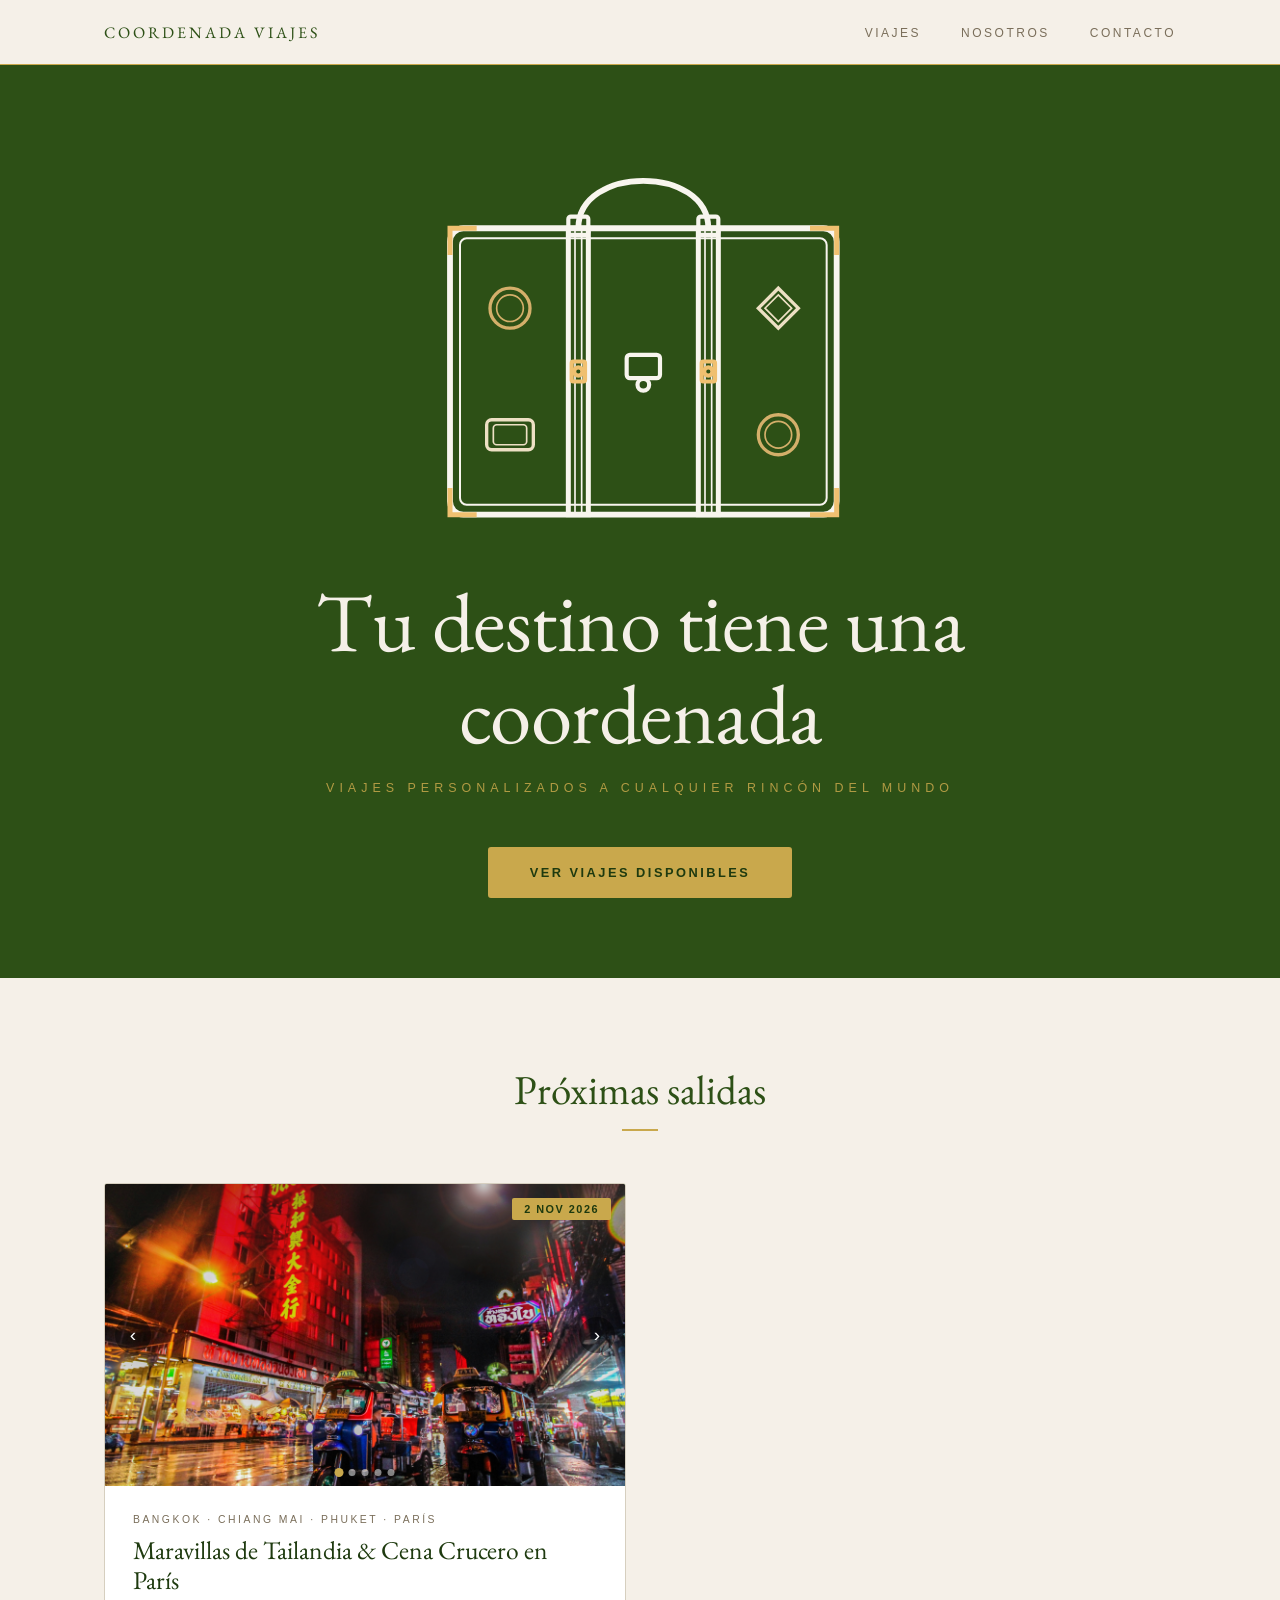
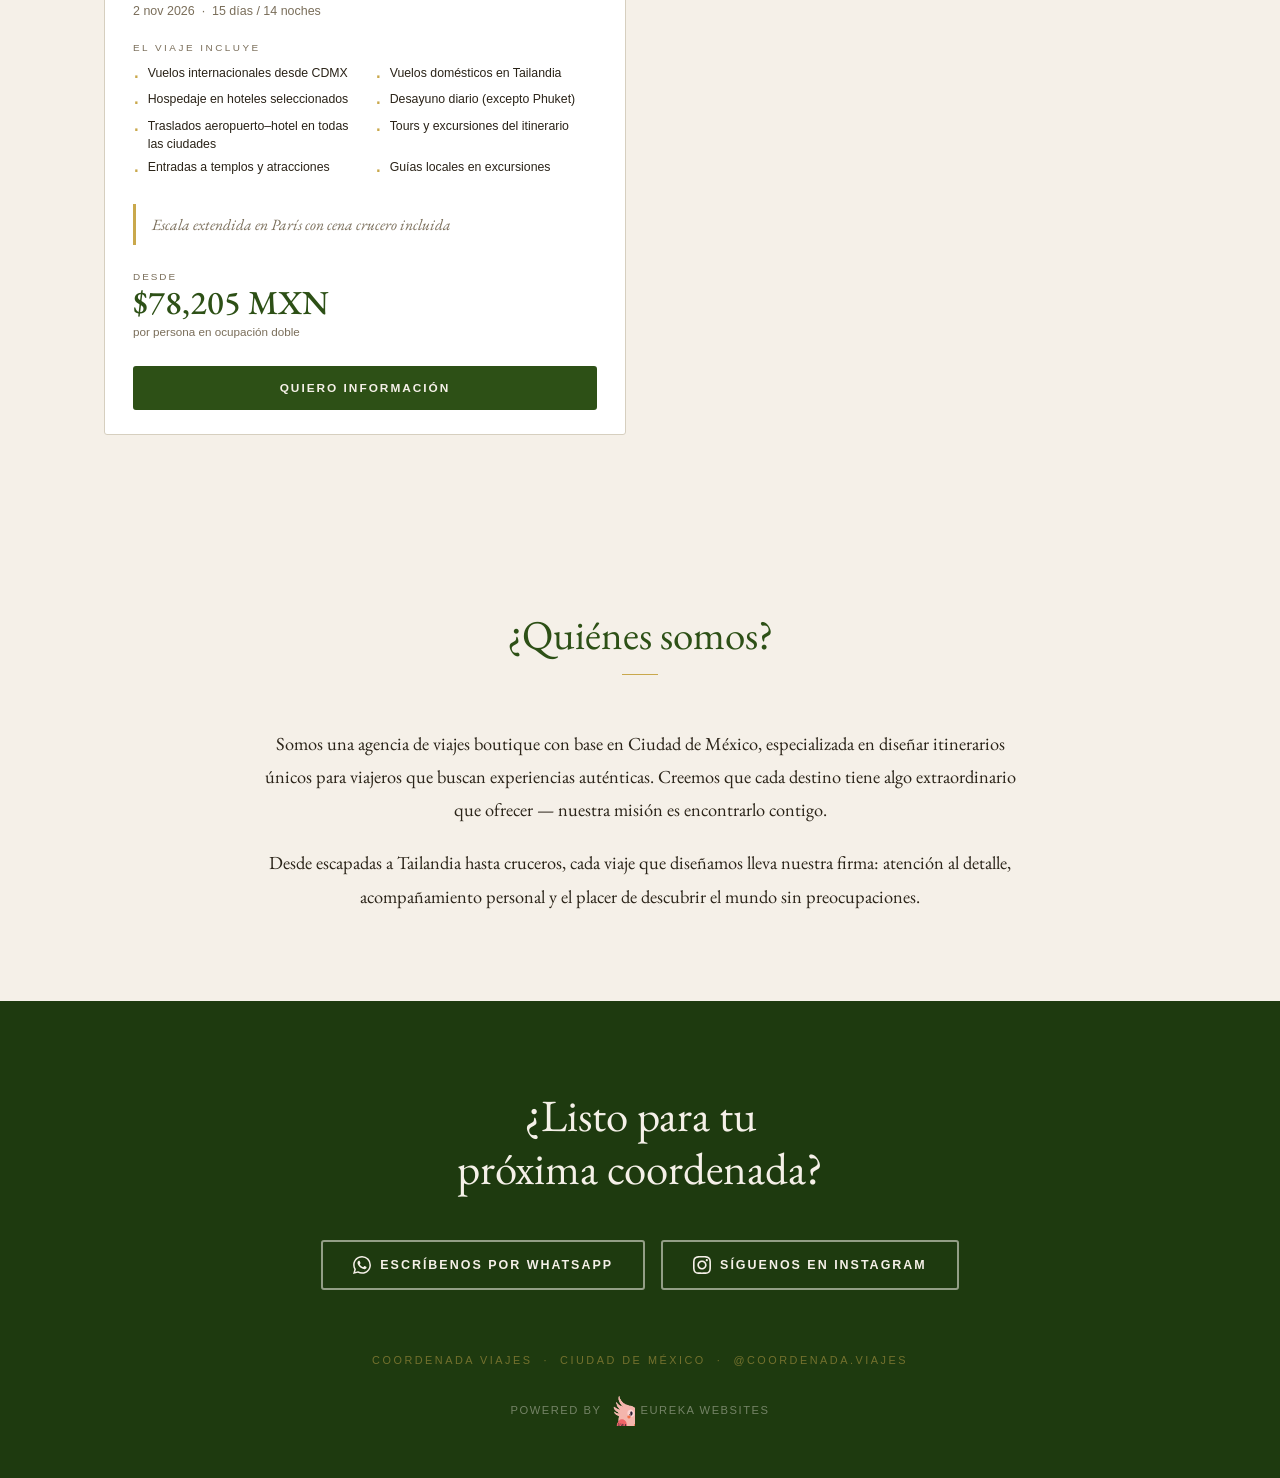
==== index.html @ d619ff0c "Powered by: bird head crop, transparent bg, clickable link Co-Authored-By: Claude Sonnet 4.6 <norepl" ====
<!DOCTYPE html>
<html lang="es">
<head>
  <meta charset="UTF-8">
  <meta name="viewport" content="width=device-width, initial-scale=1.0">
  <title>Coordenada Viajes — Agencia de Viajes, Ciudad de México</title>
  <meta name="description" content="Agencia de viajes boutique en Ciudad de México. Diseñamos itinerarios únicos para viajeros exigentes. Tu destino tiene una coordenada.">

  <!-- Open Graph -->
  <meta property="og:title"       content="Coordenada Viajes">
  <meta property="og:description" content="Tu destino tiene una coordenada. Agencia boutique · Ciudad de México.">
  <meta property="og:type"        content="website">

  <!-- Google Fonts: EB Garamond (headlines & prices) -->
  <link rel="preconnect" href="https://fonts.googleapis.com">
  <link rel="preconnect" href="https://fonts.gstatic.com" crossorigin>
  <link href="https://fonts.googleapis.com/css2?family=EB+Garamond:ital,wght@0,400;0,500;0,600;1,400&display=swap" rel="stylesheet">

  <link rel="stylesheet" href="css/style.css">
</head>
<body>

  <!-- ════════════════════════════════════════
       NAV
  ════════════════════════════════════════ -->
  <nav class="nav" id="nav" role="navigation" aria-label="Navegación principal">
    <div class="nav-inner">

      <a href="#inicio" class="nav-logo" aria-label="Coordenada Viajes — página de inicio">
        <span class="nav-logo-text">COORDENADA VIAJES</span>
      </a>

      <button
        class="nav-hamburger"
        id="nav-hamburger"
        aria-label="Abrir menú"
        aria-expanded="false"
        aria-controls="nav-links"
      >
        <span></span>
        <span></span>
        <span></span>
      </button>

      <ul class="nav-links" id="nav-links" role="list">
        <li><a href="#viajes">Viajes</a></li>
        <li><a href="#nosotros">Nosotros</a></li>
        <li><a href="#contacto">Contacto</a></li>
      </ul>

    </div>
  </nav>


  <!-- ════════════════════════════════════════
       HERO
  ════════════════════════════════════════ -->
  <section class="hero" id="inicio">
    <div class="hero-inner">
      <img
        src="images/logo-icono.svg"
        alt="Coordenada Viajes"
        class="hero-logo"
      >
      <h1 class="hero-headline">Tu destino tiene una coordenada</h1>
      <p class="hero-tagline">Viajes personalizados a cualquier rincón del mundo</p>
      <a href="#viajes" class="btn btn-gold hero-cta">Ver viajes disponibles</a>
    </div>
  </section>


  <!-- ════════════════════════════════════════
       VIAJES
  ════════════════════════════════════════ -->
  <section class="section" id="viajes" aria-labelledby="viajes-heading">
    <div class="container">
      <h2 class="section-heading" id="viajes-heading">Próximas salidas</h2>

      <!-- Cards injected by js/main.js from data/trips.json -->
      <div class="trips-grid" id="trips-grid" aria-live="polite">
        <p class="trips-loading" aria-busy="true">Cargando viajes…</p>
      </div>
    </div>
  </section>


  <!-- ════════════════════════════════════════
       NOSOTROS
  ════════════════════════════════════════ -->
  <section class="section" id="nosotros" aria-labelledby="nosotros-heading">
    <div class="container">
      <div class="about-grid">

        <div class="about-text">
          <h2 class="section-heading" id="nosotros-heading">¿Quiénes somos?</h2>

          <!-- REPLACE WITH BIO TEXT
               Update these <p> tags with your real agency description.
          -->
          <p class="about-body">
            Somos una agencia de viajes boutique con base en Ciudad de México, especializada en diseñar itinerarios únicos para viajeros que buscan experiencias auténticas. Creemos que cada destino tiene algo extraordinario que ofrecer — nuestra misión es encontrarlo contigo.
          </p>
          <p class="about-body">
            Desde escapadas a Tailandia hasta cruceros, cada viaje que diseñamos lleva nuestra firma: atención al detalle, acompañamiento personal y el placer de descubrir el mundo sin preocupaciones.
          </p>
          <!-- END REPLACE -->
        </div>

      </div>
    </div>
  </section>


  <!-- ════════════════════════════════════════
       FOOTER / CONTACTO
  ════════════════════════════════════════ -->
  <footer class="footer" id="contacto" role="contentinfo">
    <div class="container">

      <h2 class="footer-headline">¿Listo para tu<br>próxima coordenada?</h2>

      <div class="footer-ctas">

        <a
          href="https://wa.me/525657917967"
          target="_blank"
          rel="noopener noreferrer"
          class="btn btn-outline-cream"
          aria-label="Escríbenos por WhatsApp"
        >
          <!-- WhatsApp icon -->
          <svg class="btn-icon" viewBox="0 0 24 24" fill="currentColor" aria-hidden="true" focusable="false">
            <path d="M17.472 14.382c-.297-.149-1.758-.867-2.03-.967-.273-.099-.471-.148-.67.15-.197.297-.767.966-.94 1.164-.173.199-.347.223-.644.075-.297-.15-1.255-.463-2.39-1.475-.883-.788-1.48-1.761-1.653-2.059-.173-.297-.018-.458.13-.606.134-.133.298-.347.446-.52.149-.174.198-.298.298-.497.099-.198.05-.371-.025-.52-.075-.149-.669-1.612-.916-2.207-.242-.579-.487-.5-.669-.51a13.03 13.03 0 0 0-.57-.01c-.198 0-.52.074-.792.372-.272.297-1.04 1.016-1.04 2.479 0 1.462 1.065 2.875 1.213 3.074.149.198 2.096 3.2 5.077 4.487.709.306 1.262.489 1.694.625.712.227 1.36.195 1.871.118.571-.085 1.758-.719 2.006-1.413.248-.694.248-1.289.173-1.413-.074-.124-.272-.198-.57-.347m-5.421 7.403h-.004a9.87 9.87 0 0 1-5.031-1.378l-.361-.214-3.741.982.998-3.648-.235-.374a9.86 9.86 0 0 1-1.51-5.26c.001-5.45 4.436-9.884 9.888-9.884 2.64 0 5.122 1.03 6.988 2.898a9.825 9.825 0 0 1 2.893 6.994c-.003 5.45-4.437 9.884-9.885 9.884m8.413-18.297A11.815 11.815 0 0 0 12.05 0C5.495 0 .16 5.335.157 11.892c0 2.096.547 4.142 1.588 5.945L.057 24l6.305-1.654a11.882 11.882 0 0 0 5.683 1.448h.005c6.554 0 11.89-5.335 11.893-11.893a11.821 11.821 0 0 0-3.48-8.413Z"/>
          </svg>
          Escríbenos por WhatsApp
        </a>

        <a
          href="https://www.instagram.com/coordenada.viajes/"
          target="_blank"
          rel="noopener noreferrer"
          class="btn btn-outline-cream"
          aria-label="Síguenos en Instagram"
        >
          <!-- Instagram icon -->
          <svg class="btn-icon" viewBox="0 0 24 24" fill="currentColor" aria-hidden="true" focusable="false">
            <path d="M12 2.163c3.204 0 3.584.012 4.85.07 3.252.148 4.771 1.691 4.919 4.919.058 1.265.069 1.645.069 4.849 0 3.205-.012 3.584-.069 4.849-.149 3.225-1.664 4.771-4.919 4.919-1.266.058-1.644.07-4.85.07-3.204 0-3.584-.012-4.849-.07-3.26-.149-4.771-1.699-4.919-4.92-.058-1.265-.07-1.644-.07-4.849 0-3.204.013-3.583.07-4.849.149-3.227 1.664-4.771 4.919-4.919 1.266-.057 1.645-.069 4.849-.069zm0-2.163c-3.259 0-3.667.014-4.947.072-4.358.2-6.78 2.618-6.98 6.98-.059 1.281-.073 1.689-.073 4.948 0 3.259.014 3.668.072 4.948.2 4.358 2.618 6.78 6.98 6.98 1.281.058 1.689.072 4.948.072 3.259 0 3.668-.014 4.948-.072 4.354-.2 6.782-2.618 6.979-6.98.059-1.28.073-1.689.073-4.948 0-3.259-.014-3.667-.072-4.947-.196-4.354-2.617-6.78-6.979-6.98-1.281-.059-1.69-.073-4.949-.073zm0 5.838c-3.403 0-6.162 2.759-6.162 6.162s2.759 6.163 6.162 6.163 6.162-2.759 6.162-6.163c0-3.403-2.759-6.162-6.162-6.162zm0 10.162c-2.209 0-4-1.79-4-4 0-2.209 1.791-4 4-4s4 1.791 4 4c0 2.21-1.791 4-4 4zm6.406-11.845c-.796 0-1.441.645-1.441 1.44s.645 1.44 1.441 1.44c.795 0 1.439-.645 1.439-1.44s-.644-1.44-1.439-1.44z"/>
          </svg>
          Síguenos en Instagram
        </a>

      </div>

      <p class="footer-micro">
        Coordenada Viajes &nbsp;·&nbsp; Ciudad de México &nbsp;·&nbsp; @coordenada.viajes
      </p>

      <a href="https://www.eurekawebsites.tech/" target="_blank" rel="noopener noreferrer" class="footer-powered">
        <span>Powered by</span>
        <img src="images/eureka-websites/eureka-bird-head.png" alt="Eureka Websites" class="footer-powered-bird">
        <span>Eureka Websites</span>
      </a>

    </div>
  </footer>

  <script src="js/main.js"></script>

</body>
</html>
---- css/style.css ----
/* ══════════════════════════════════════════════════════════════
   COORDENADA VIAJES — style.css
   Mobile-first. Vanilla CSS. EB Garamond + Arial.
   Colors: --green #2D5016 / --gold #C9A84C / --cream #F5F0E8
══════════════════════════════════════════════════════════════ */

/* ── Reset ────────────────────────────────────────────────── */
*, *::before, *::after { box-sizing: border-box; margin: 0; padding: 0; }
html { scroll-behavior: smooth; }
img { display: block; max-width: 100%; height: auto; }
a { color: inherit; text-decoration: none; }
ul, ol { list-style: none; }
button { cursor: pointer; font-family: inherit; border: none; background: none; }

/* ── Variables ────────────────────────────────────────────── */
:root {
  --green:      #2D5016;
  --gold:       #C9A84C;
  --cream:      #F5F0E8;
  --dark-green: #1e3a0f;
  --muted:      #7a6e5a;
  --border:     #d6cfbf;
  --white:      #ffffff;
  --text:       #2a2318;

  --serif: 'EB Garamond', Georgia, 'Times New Roman', serif;
  --sans:  Arial, Helvetica, sans-serif;

  --nav-h:     64px;
  --container: 1120px;
  --radius:    3px;
  --ease:      0.2s ease;
}

/* ── Base ─────────────────────────────────────────────────── */
body {
  font-family: var(--sans);
  color: var(--text);
  background: var(--cream);
  -webkit-font-smoothing: antialiased;
  text-rendering: optimizeLegibility;
}

h1, h2, h3, h4 {
  font-family: var(--serif);
  font-weight: 400;
  line-height: 1.15;
}

/* ── Container ────────────────────────────────────────────── */
.container {
  max-width: var(--container);
  margin: 0 auto;
  padding: 0 24px;
}

/* ── Anchor scroll offset (accounts for sticky nav) ──────── */
#viajes, #nosotros, #contacto {
  scroll-margin-top: var(--nav-h);
}


/* ══════════════════════════════════════════════════════════════
   NAV
══════════════════════════════════════════════════════════════ */
.nav {
  position: sticky;
  top: 0;
  z-index: 100;
  background: var(--cream);
  border-bottom: 1px solid var(--gold);
}

.nav-inner {
  max-width: var(--container);
  margin: 0 auto;
  padding: 0 24px;
  height: var(--nav-h);
  display: flex;
  align-items: center;
  justify-content: space-between;
  gap: 20px;
}

/* ── Logo ── */
.nav-logo {
  display: inline-flex;
  align-items: center;
  flex-shrink: 0;
  transition: opacity var(--ease);
}
.nav-logo:hover { opacity: 0.82; }
.nav-logo img { display: block; width: 140px; height: auto; }

.nav-logo-text {
  font-family: var(--serif);
  font-size: 1rem;
  letter-spacing: 3px;
  color: var(--green);
  text-transform: uppercase;
  white-space: nowrap;
}

/* ── Nav links ── */
.nav-links {
  display: flex;
  align-items: center;
  gap: 40px;
}

.nav-links a {
  font-family: var(--sans);
  font-size: 0.75rem;
  letter-spacing: 2.5px;
  text-transform: uppercase;
  color: var(--muted);
  transition: color var(--ease);
  padding: 4px 0;
  position: relative;
}

.nav-links a::after {
  content: '';
  position: absolute;
  left: 0; bottom: 0;
  width: 0; height: 1px;
  background: var(--gold);
  transition: width var(--ease);
}

.nav-links a:hover { color: var(--green); }
.nav-links a:hover::after { width: 100%; }

/* ── Hamburger ── */
.nav-hamburger {
  display: none;
  flex-direction: column;
  justify-content: center;
  gap: 5px;
  padding: 6px 4px;
  background: none;
  border: none;
  cursor: pointer;
  flex-shrink: 0;
}

.nav-hamburger span {
  display: block;
  width: 24px;
  height: 2px;
  background: var(--green);
  border-radius: 1px;
  transition: transform var(--ease), opacity var(--ease);
}

/* ── Mobile nav ── */
@media (max-width: 680px) {
  .nav-inner {
    height: auto;
    flex-wrap: wrap;
    padding: 14px 20px;
  }

  .nav-hamburger { display: flex; }

  .nav-links {
    width: 100%;
    flex-direction: column;
    align-items: flex-start;
    gap: 0;
    max-height: 0;
    overflow: hidden;
    transition: max-height 0.32s ease;
  }

  .nav-links.open { max-height: 220px; }

  .nav-links li { width: 100%; }

  .nav-links a {
    display: block;
    padding: 13px 0;
    border-top: 1px solid var(--border);
    font-size: 0.8rem;
  }

  .nav-links a::after { display: none; }

  /* Hamburger → X */
  .nav-hamburger.open span:nth-child(1) { transform: translateY(7px) rotate(45deg); }
  .nav-hamburger.open span:nth-child(2) { opacity: 0; transform: scaleX(0); }
  .nav-hamburger.open span:nth-child(3) { transform: translateY(-7px) rotate(-45deg); }
}


/* ══════════════════════════════════════════════════════════════
   BUTTONS
══════════════════════════════════════════════════════════════ */
.btn {
  display: inline-flex;
  align-items: center;
  justify-content: center;
  gap: 9px;
  font-family: var(--sans);
  font-size: 0.78rem;
  font-weight: bold;
  letter-spacing: 2px;
  text-transform: uppercase;
  padding: 14px 30px;
  border-radius: var(--radius);
  border: 2px solid transparent;
  cursor: pointer;
  text-decoration: none;
  transition: background var(--ease), color var(--ease), border-color var(--ease), opacity var(--ease);
  white-space: nowrap;
}

.btn-icon {
  width: 18px;
  height: 18px;
  flex-shrink: 0;
}

/* Gold — hero CTA */
.btn-gold {
  background: var(--gold);
  color: var(--dark-green);
  border-color: var(--gold);
}
.btn-gold:hover {
  background: #b8963e;
  border-color: #b8963e;
}

/* Green — trip card CTA */
.btn-green {
  background: var(--green);
  color: var(--cream);
  border-color: var(--green);
}
.btn-green:hover {
  background: var(--dark-green);
  border-color: var(--dark-green);
}

/* Outlined cream — footer on dark bg */
.btn-outline-cream {
  background: transparent;
  color: var(--cream);
  border-color: rgba(245, 240, 232, 0.55);
}
.btn-outline-cream:hover {
  background: var(--gold);
  color: var(--dark-green);
  border-color: var(--gold);
}

/* Outlined dark — simple card */
.btn-outline-dark {
  background: transparent;
  color: var(--green);
  border-color: var(--green);
  padding: 10px 22px;
  font-size: 0.72rem;
}
.btn-outline-dark:hover {
  background: var(--green);
  color: var(--cream);
}


/* ══════════════════════════════════════════════════════════════
   HERO
══════════════════════════════════════════════════════════════ */
.hero {
  background: var(--green);
  color: var(--cream);
  min-height: calc(88vh - var(--nav-h));
  display: flex;
  align-items: center;
  justify-content: center;
  padding: 80px 24px;
  text-align: center;
}

.hero-inner {
  max-width: 740px;
}

.hero-headline {
  font-family: var(--serif);
  font-size: clamp(2.8rem, 6.5vw, 5.2rem);
  font-weight: 400;
  color: var(--cream);
  line-height: 1.1;
  margin-bottom: 22px;
  letter-spacing: -0.5px;
}

.hero-tagline {
  font-family: var(--sans);
  font-size: 0.78rem;
  letter-spacing: 5px;
  text-transform: uppercase;
  color: var(--gold);
  margin-bottom: 52px;
  opacity: 0.85;
}

.hero-logo {
  display: block;
  width: min(420px, 70%);
  height: auto;
  margin: 0 auto 48px;
}

.hero-cta {
  font-size: 0.8rem;
  padding: 16px 40px;
  letter-spacing: 2.5px;
}


/* ══════════════════════════════════════════════════════════════
   SECTIONS
══════════════════════════════════════════════════════════════ */
.section {
  padding: 88px 0;
  background: var(--cream);
}

.section-heading {
  font-family: var(--serif);
  font-size: clamp(1.9rem, 3.2vw, 2.6rem);
  font-weight: 400;
  color: var(--green);
  text-align: center;
  margin-bottom: 52px;
}

.section-heading::after {
  content: '';
  display: block;
  width: 36px;
  height: 1.5px;
  background: var(--gold);
  margin: 16px auto 0;
}

.section-heading--left {
  text-align: left;
  margin-bottom: 28px;
}
.section-heading--left::after {
  margin: 16px 0 0;
}


/* ══════════════════════════════════════════════════════════════
   TRIPS GRID
══════════════════════════════════════════════════════════════ */
.trips-grid {
  display: grid;
  grid-template-columns: repeat(2, 1fr);
  gap: 28px;
  align-items: start;
}

@media (max-width: 780px) {
  .trips-grid {
    grid-template-columns: 1fr;
    max-width: 560px;
    margin: 0 auto;
  }
}

.trips-loading,
.trips-empty {
  grid-column: 1 / -1;
  text-align: center;
  color: var(--muted);
  font-size: 0.88rem;
  letter-spacing: 1px;
  padding: 64px 0;
}

.trips-empty { font-style: italic; }


/* ══════════════════════════════════════════════════════════════
   TRIP CARD — SHARED
══════════════════════════════════════════════════════════════ */
.trip-card {
  background: var(--white);
  border: 1px solid var(--border);
  border-radius: var(--radius);
  overflow: hidden;
  display: flex;
  flex-direction: column;
  transition: box-shadow var(--ease), transform var(--ease);
}

.trip-card:hover {
  box-shadow: 0 10px 36px rgba(45, 80, 22, 0.11);
  transform: translateY(-3px);
}

/* ── Photo / Placeholder ── */
.trip-photo-wrap {
  position: relative;
  width: 100%;
  padding-top: 58%;
  background: var(--green);
  overflow: hidden;
  flex-shrink: 0;
}

.trip-photo-wrap img {
  position: absolute;
  inset: 0;
  width: 100%;
  height: 100%;
  object-fit: cover;
}

/* ── Trip card carousel ──────────────────────────────────── */
.trip-carousel { overflow: hidden; }

.tc-track {
  position: absolute;
  inset: 0;
  display: flex;
  transition: transform 0.45s cubic-bezier(0.4,0,0.2,1);
}

.tc-track img {
  flex-shrink: 0;
  width: 100%;
  height: 100%;
  object-fit: cover;
  position: relative;
}

.tc-btn {
  position: absolute;
  top: 50%;
  transform: translateY(-50%);
  background: rgba(0,0,0,0.4);
  color: #fff;
  border: none;
  width: 36px;
  height: 36px;
  border-radius: 50%;
  font-size: 1.2rem;
  cursor: pointer;
  display: flex;
  align-items: center;
  justify-content: center;
  z-index: 2;
  transition: background 0.2s;
  line-height: 1;
}
.tc-btn:hover { background: rgba(0,0,0,0.65); }
.tc-prev { left: 10px; }
.tc-next { right: 10px; }

.tc-dots {
  position: absolute;
  bottom: 10px;
  left: 50%;
  transform: translateX(-50%);
  display: flex;
  gap: 6px;
  z-index: 2;
}

.tc-dot {
  width: 7px;
  height: 7px;
  border-radius: 50%;
  background: rgba(255,255,255,0.5);
  border: none;
  cursor: pointer;
  padding: 0;
  transition: background 0.2s, transform 0.2s;
}
.tc-dot.active {
  background: var(--gold);
  transform: scale(1.3);
}

/* Departure date badge */
.trip-date-badge {
  position: absolute;
  top: 14px;
  right: 14px;
  background: var(--gold);
  color: var(--dark-green);
  font-family: var(--sans);
  font-size: 0.68rem;
  font-weight: bold;
  letter-spacing: 1.5px;
  text-transform: uppercase;
  padding: 5px 12px;
  border-radius: 2px;
  white-space: nowrap;
}

/* ── Card body ── */
.trip-body {
  padding: 28px 28px 24px;
  flex: 1;
  display: flex;
  flex-direction: column;
}

/* Route */
.trip-route {
  font-family: var(--sans);
  font-size: 0.65rem;
  letter-spacing: 2.5px;
  text-transform: uppercase;
  color: var(--muted);
  margin-bottom: 10px;
}

/* Title */
.trip-title {
  font-family: var(--serif);
  font-size: clamp(1.3rem, 2vw, 1.6rem);
  font-weight: 400;
  color: var(--dark-green);
  line-height: 1.2;
  margin-bottom: 8px;
}

/* Meta */
.trip-meta {
  font-family: var(--sans);
  font-size: 0.78rem;
  color: var(--muted);
  margin-bottom: 24px;
}

/* ── Includes ── */
.trip-includes-label {
  font-family: var(--sans);
  font-size: 0.62rem;
  letter-spacing: 2.5px;
  text-transform: uppercase;
  color: var(--muted);
  margin-bottom: 12px;
}

.trip-includes-grid {
  display: grid;
  grid-template-columns: 1fr 1fr;
  gap: 6px 20px;
  margin-bottom: 24px;
}

@media (max-width: 460px) {
  .trip-includes-grid { grid-template-columns: 1fr; }
}

.trip-includes-item {
  font-family: var(--sans);
  font-size: 0.77rem;
  color: var(--text);
  display: flex;
  align-items: flex-start;
  gap: 8px;
  line-height: 1.45;
}

.trip-includes-item::before {
  content: '·';
  color: var(--gold);
  font-size: 1.5rem;
  line-height: 0.85;
  flex-shrink: 0;
}

/* ── Highlight note ── */
.trip-highlight {
  font-family: var(--serif);
  font-style: italic;
  font-size: 0.98rem;
  color: var(--muted);
  border-left: 3px solid var(--gold);
  padding: 8px 0 8px 16px;
  margin-bottom: 26px;
  line-height: 1.6;
}

/* ── Price ── */
.trip-price-block {
  margin-bottom: 24px;
}

.trip-price-label {
  font-family: var(--sans);
  font-size: 0.62rem;
  letter-spacing: 2px;
  text-transform: uppercase;
  color: var(--muted);
  margin-bottom: 4px;
}

.trip-price {
  font-family: var(--serif);
  font-size: 2.1rem;
  font-weight: 500;
  color: var(--green);
  line-height: 1;
  margin-bottom: 5px;
}

.trip-price-note {
  font-family: var(--sans);
  font-size: 0.73rem;
  color: var(--muted);
}

/* ── Card footer (CTA) ── */
.trip-footer {
  margin-top: auto;
  padding-top: 4px;
}

.trip-footer .btn {
  width: 100%;
  justify-content: center;
  font-size: 0.74rem;
  padding: 13px 20px;
}

/* ── Simple card extras ── */
.trip-pill {
  display: inline-block;
  font-family: var(--sans);
  font-size: 0.62rem;
  letter-spacing: 2px;
  text-transform: uppercase;
  color: var(--gold);
  border: 1px solid var(--gold);
  padding: 4px 13px;
  border-radius: 20px;
  margin-bottom: 16px;
}

.trip-teaser {
  font-family: var(--sans);
  font-size: 0.85rem;
  color: var(--muted);
  line-height: 1.65;
  margin-bottom: 20px;
  flex: 1;
}


/* ══════════════════════════════════════════════════════════════
   ABOUT
══════════════════════════════════════════════════════════════ */
.about-grid {
  max-width: 760px;
  margin: 0 auto;
  text-align: center;
}

.about-photo {
  position: relative;
}

/* REPLACE WITH PHOTO — swap .photo-placeholder with an <img> */
.photo-placeholder {
  width: 100%;
  padding-top: 120%; /* portrait */
  background: var(--green);
  border-radius: var(--radius);
}

.about-body {
  font-family: var(--serif);
  font-size: 1.15rem;
  line-height: 1.8;
  color: var(--text);
  margin-bottom: 20px;
  text-align: center;
}

.about-body:last-child { margin-bottom: 0; }


/* ══════════════════════════════════════════════════════════════
   FOOTER / CONTACT
══════════════════════════════════════════════════════════════ */
.footer {
  background: var(--dark-green);
  color: var(--cream);
  padding: 88px 24px 52px;
  text-align: center;
}

.footer-headline {
  font-family: var(--serif);
  font-size: clamp(1.9rem, 3.8vw, 2.8rem);
  font-weight: 400;
  color: var(--cream);
  line-height: 1.2;
  margin-bottom: 44px;
  max-width: 640px;
  margin-left: auto;
  margin-right: auto;
}

.footer-ctas {
  display: flex;
  flex-wrap: wrap;
  justify-content: center;
  gap: 16px;
  margin-bottom: 64px;
}

.footer-micro {
  font-family: var(--sans);
  font-size: 0.68rem;
  letter-spacing: 2.5px;
  text-transform: uppercase;
  color: var(--gold);
  opacity: 0.5;
}

.footer-powered {
  display: inline-flex;
  align-items: center;
  justify-content: center;
  gap: 6px;
  margin-top: 28px;
  font-size: 0.7rem;
  letter-spacing: 1.5px;
  text-transform: uppercase;
  color: rgba(245,240,232,0.4);
  text-decoration: none;
  transition: opacity 0.2s;
}
.footer-powered:hover { opacity: 0.7; }
.footer-powered-bird {
  height: 32px;
  width: auto;
}

@media (max-width: 560px) {
  .footer-ctas { flex-direction: column; align-items: center; }
  .footer-ctas .btn { width: 100%; max-width: 340px; }
}
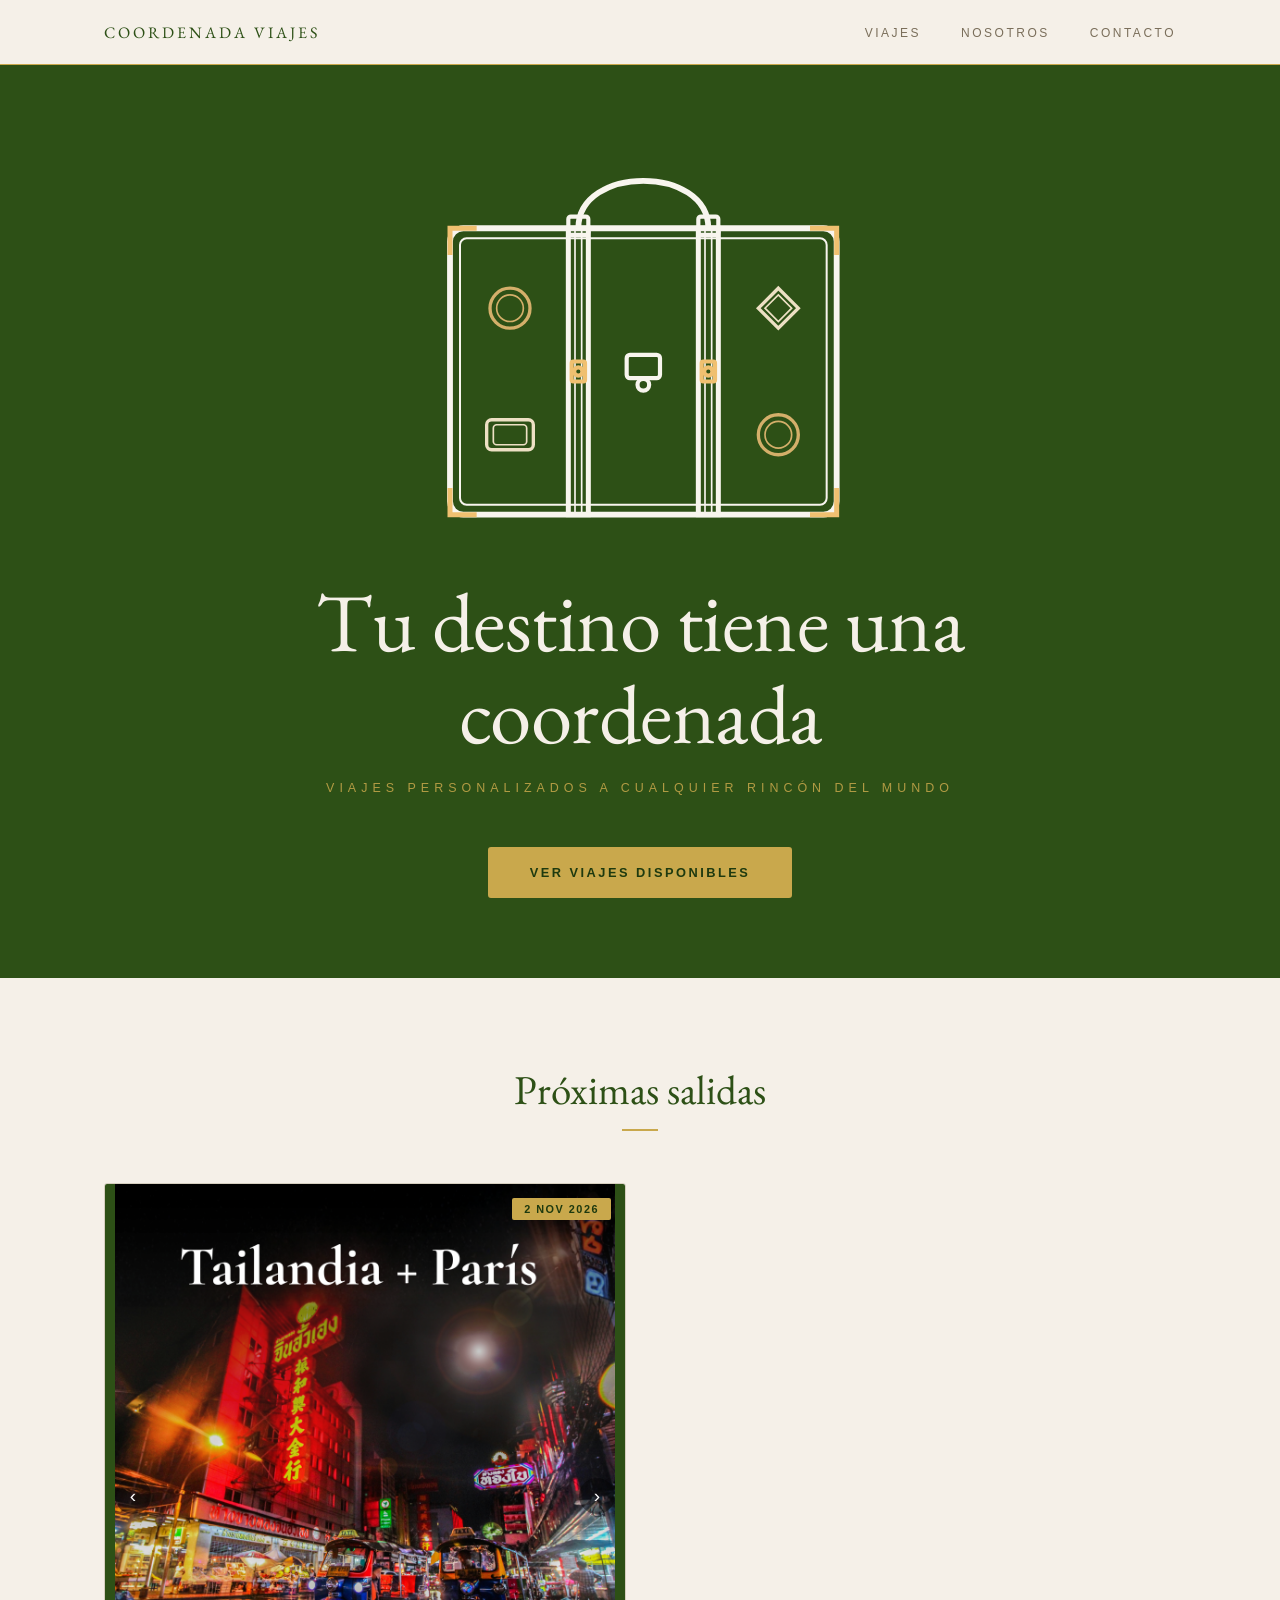
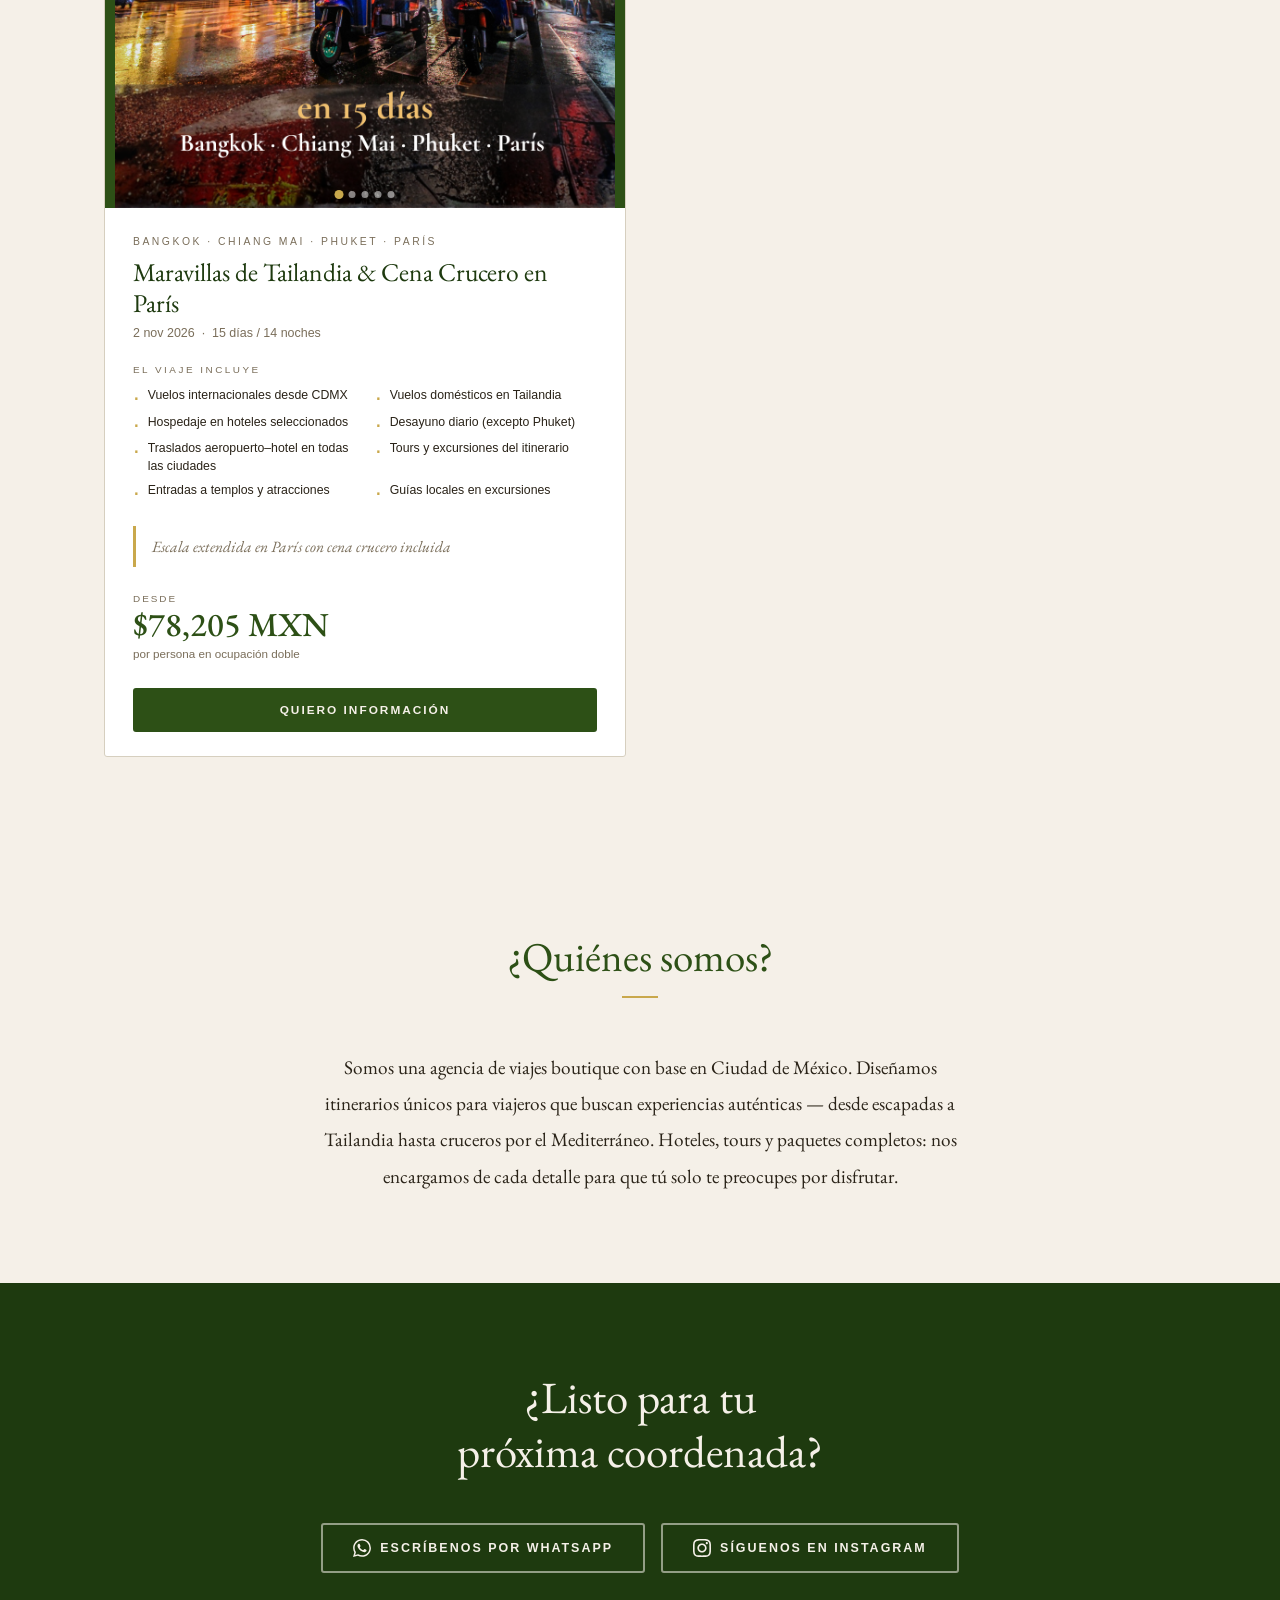
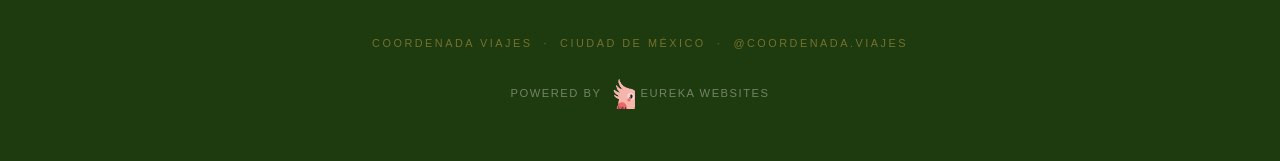
==== commit 722aa6cf: "Fix Nosotros: single clean paragraph, consistent serif style Co-Authored-By: Claude Sonnet 4.6 <nore" ====
--- a/index.html
+++ b/index.html
@@ -98,10 +98,7 @@
                Update these <p> tags with your real agency description.
           -->
           <p class="about-body">
-            Somos una agencia de viajes boutique con base en Ciudad de México, especializada en diseñar itinerarios únicos para viajeros que buscan experiencias auténticas. Creemos que cada destino tiene algo extraordinario que ofrecer — nuestra misión es encontrarlo contigo.
-          </p>
-          <p class="about-body">
-            Desde escapadas a Tailandia hasta cruceros, cada viaje que diseñamos lleva nuestra firma: atención al detalle, acompañamiento personal y el placer de descubrir el mundo sin preocupaciones.
+            Somos una agencia de viajes boutique con base en Ciudad de México. Diseñamos itinerarios únicos para viajeros que buscan experiencias auténticas — desde escapadas a Tailandia hasta cruceros por el Mediterráneo. Hoteles, tours y paquetes completos: nos encargamos de cada detalle para que tú solo te preocupes por disfrutar.
           </p>
           <!-- END REPLACE -->
         </div>
--- a/css/style.css
+++ b/css/style.css
@@ -409,7 +409,7 @@
 .trip-photo-wrap {
   position: relative;
   width: 100%;
-  padding-top: 58%;
+  padding-top: 120%;
   background: var(--green);
   overflow: hidden;
   flex-shrink: 0;
@@ -420,7 +420,7 @@
   inset: 0;
   width: 100%;
   height: 100%;
-  object-fit: cover;
+  object-fit: contain;
 }
 
 /* ── Trip card carousel ──────────────────────────────────── */
@@ -437,7 +437,7 @@
   flex-shrink: 0;
   width: 100%;
   height: 100%;
-  object-fit: cover;
+  object-fit: contain;
   position: relative;
 }
 
@@ -682,11 +682,16 @@
 
 .about-body {
   font-family: var(--serif);
-  font-size: 1.15rem;
-  line-height: 1.8;
+  font-size: 1.2rem;
+  font-style: normal;
+  font-weight: 400;
+  line-height: 1.9;
   color: var(--text);
   margin-bottom: 20px;
   text-align: center;
+  max-width: 640px;
+  margin-left: auto;
+  margin-right: auto;
 }
 
 .about-body:last-child { margin-bottom: 0; }
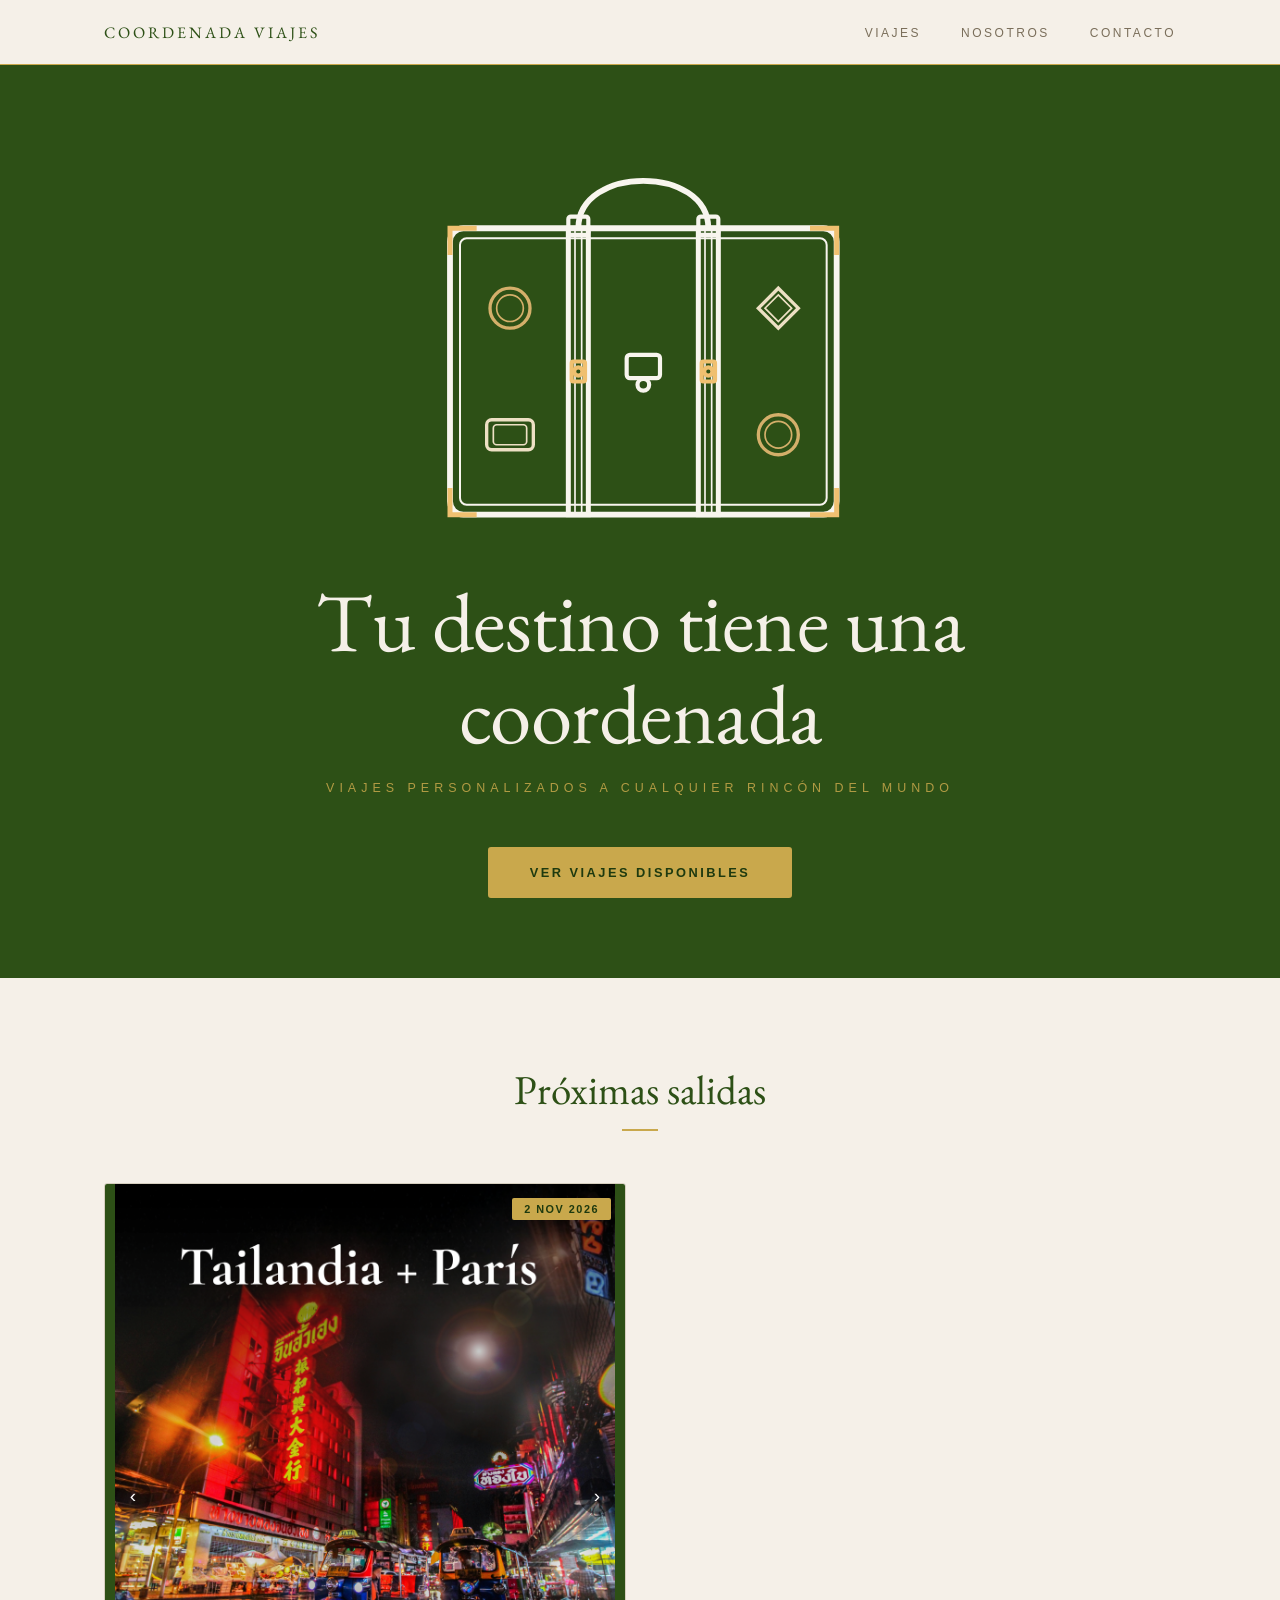
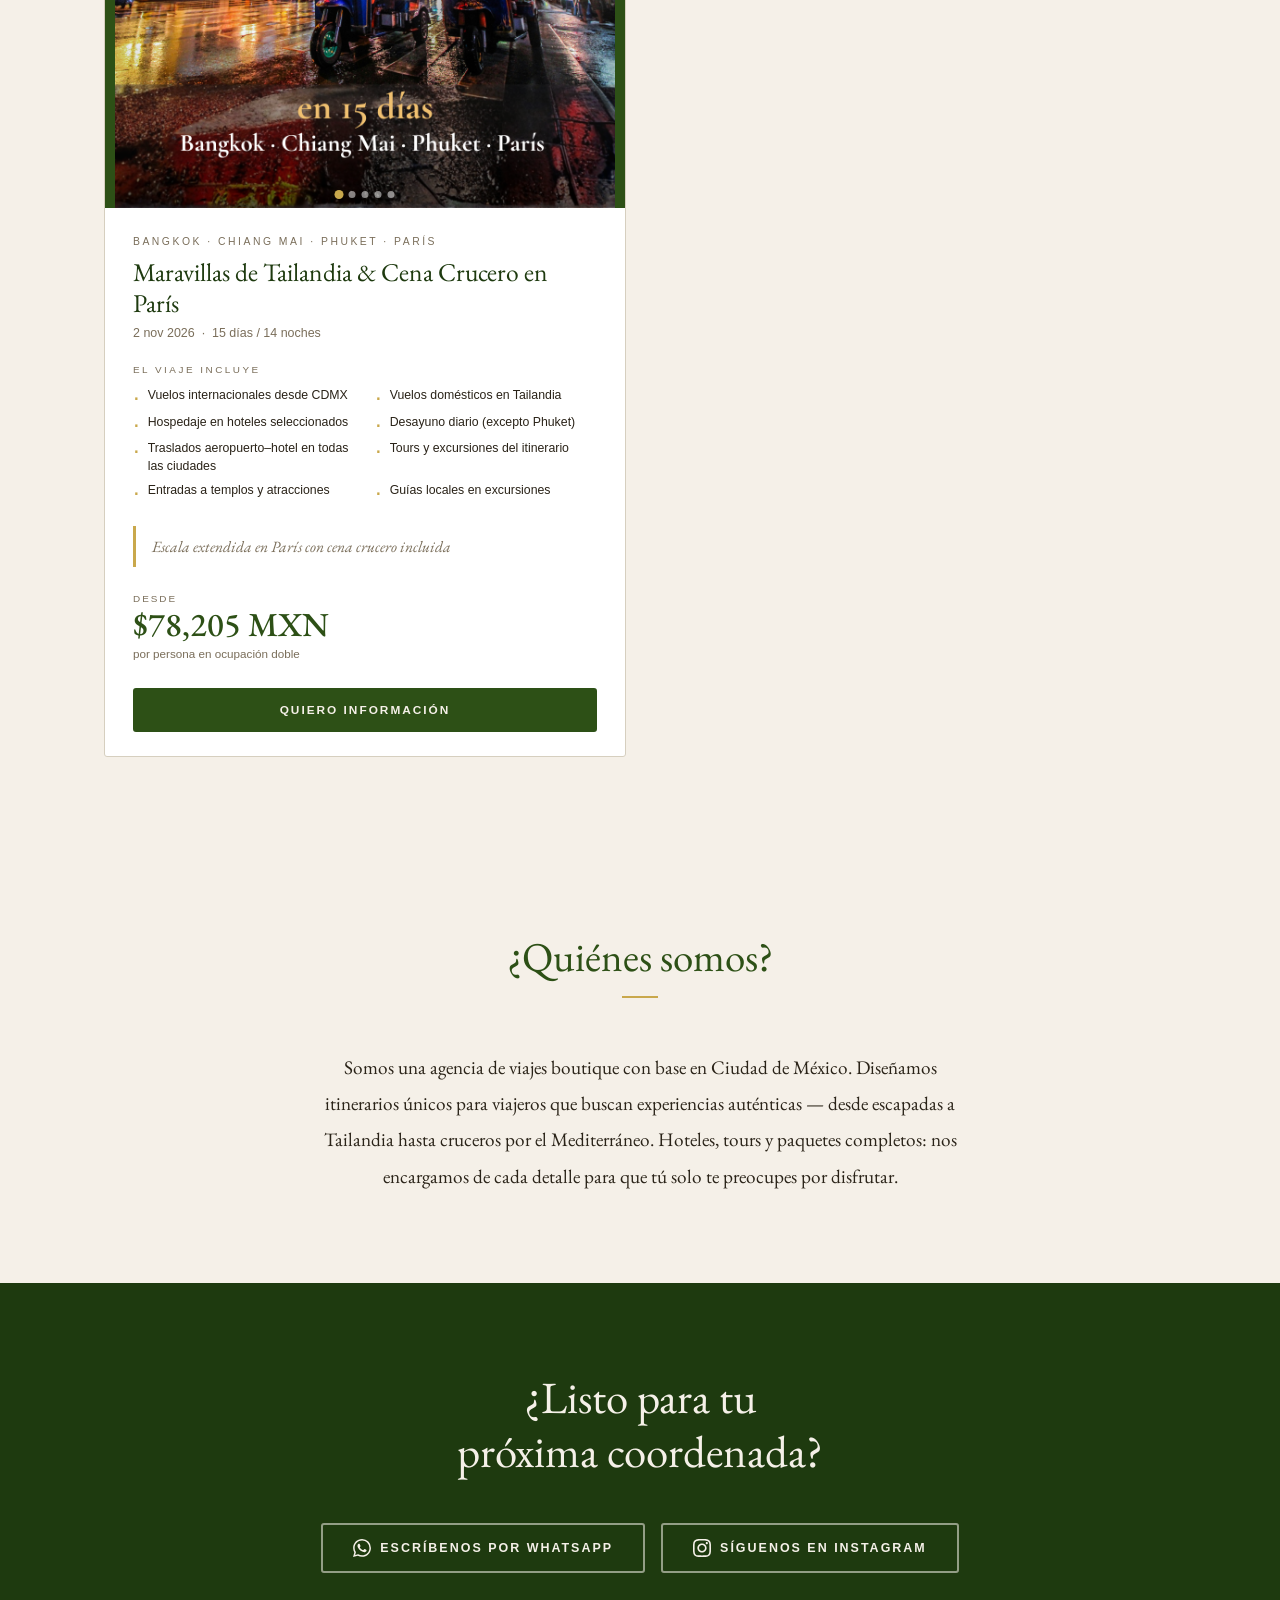
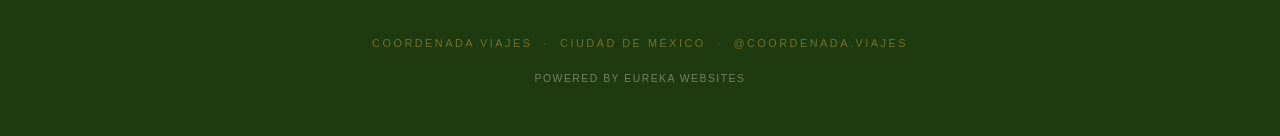
==== commit 7d633ce5: "Simplify powered-by: plain text link, no pill or bird Co-Authored-By: Claude Sonnet 4.6 <noreply@ant" ====
--- a/index.html
+++ b/index.html
@@ -152,11 +152,7 @@
         Coordenada Viajes &nbsp;·&nbsp; Ciudad de México &nbsp;·&nbsp; @coordenada.viajes
       </p>
 
-      <a href="https://www.eurekawebsites.tech/" target="_blank" rel="noopener noreferrer" class="footer-powered">
-        <span>Powered by</span>
-        <img src="images/eureka-websites/eureka-bird-head.png" alt="Eureka Websites" class="footer-powered-bird">
-        <span>Eureka Websites</span>
-      </a>
+      <a href="https://www.eurekawebsites.tech/" target="_blank" rel="noopener noreferrer" class="footer-powered">Powered by Eureka Websites</a>
 
     </div>
   </footer>
--- a/css/style.css
+++ b/css/style.css
@@ -737,23 +737,15 @@
 }
 
 .footer-powered {
-  display: inline-flex;
-  align-items: center;
-  justify-content: center;
-  gap: 6px;
-  margin-top: 28px;
-  font-size: 0.7rem;
+  display: block;
+  margin-top: 24px;
+  font-size: 0.65rem;
   letter-spacing: 1.5px;
   text-transform: uppercase;
   color: rgba(245,240,232,0.4);
   text-decoration: none;
-  transition: opacity 0.2s;
-}
-.footer-powered:hover { opacity: 0.7; }
-.footer-powered-bird {
-  height: 32px;
-  width: auto;
-}
+}
+.footer-powered:hover { color: rgba(245,240,232,0.7); }
 
 @media (max-width: 560px) {
   .footer-ctas { flex-direction: column; align-items: center; }
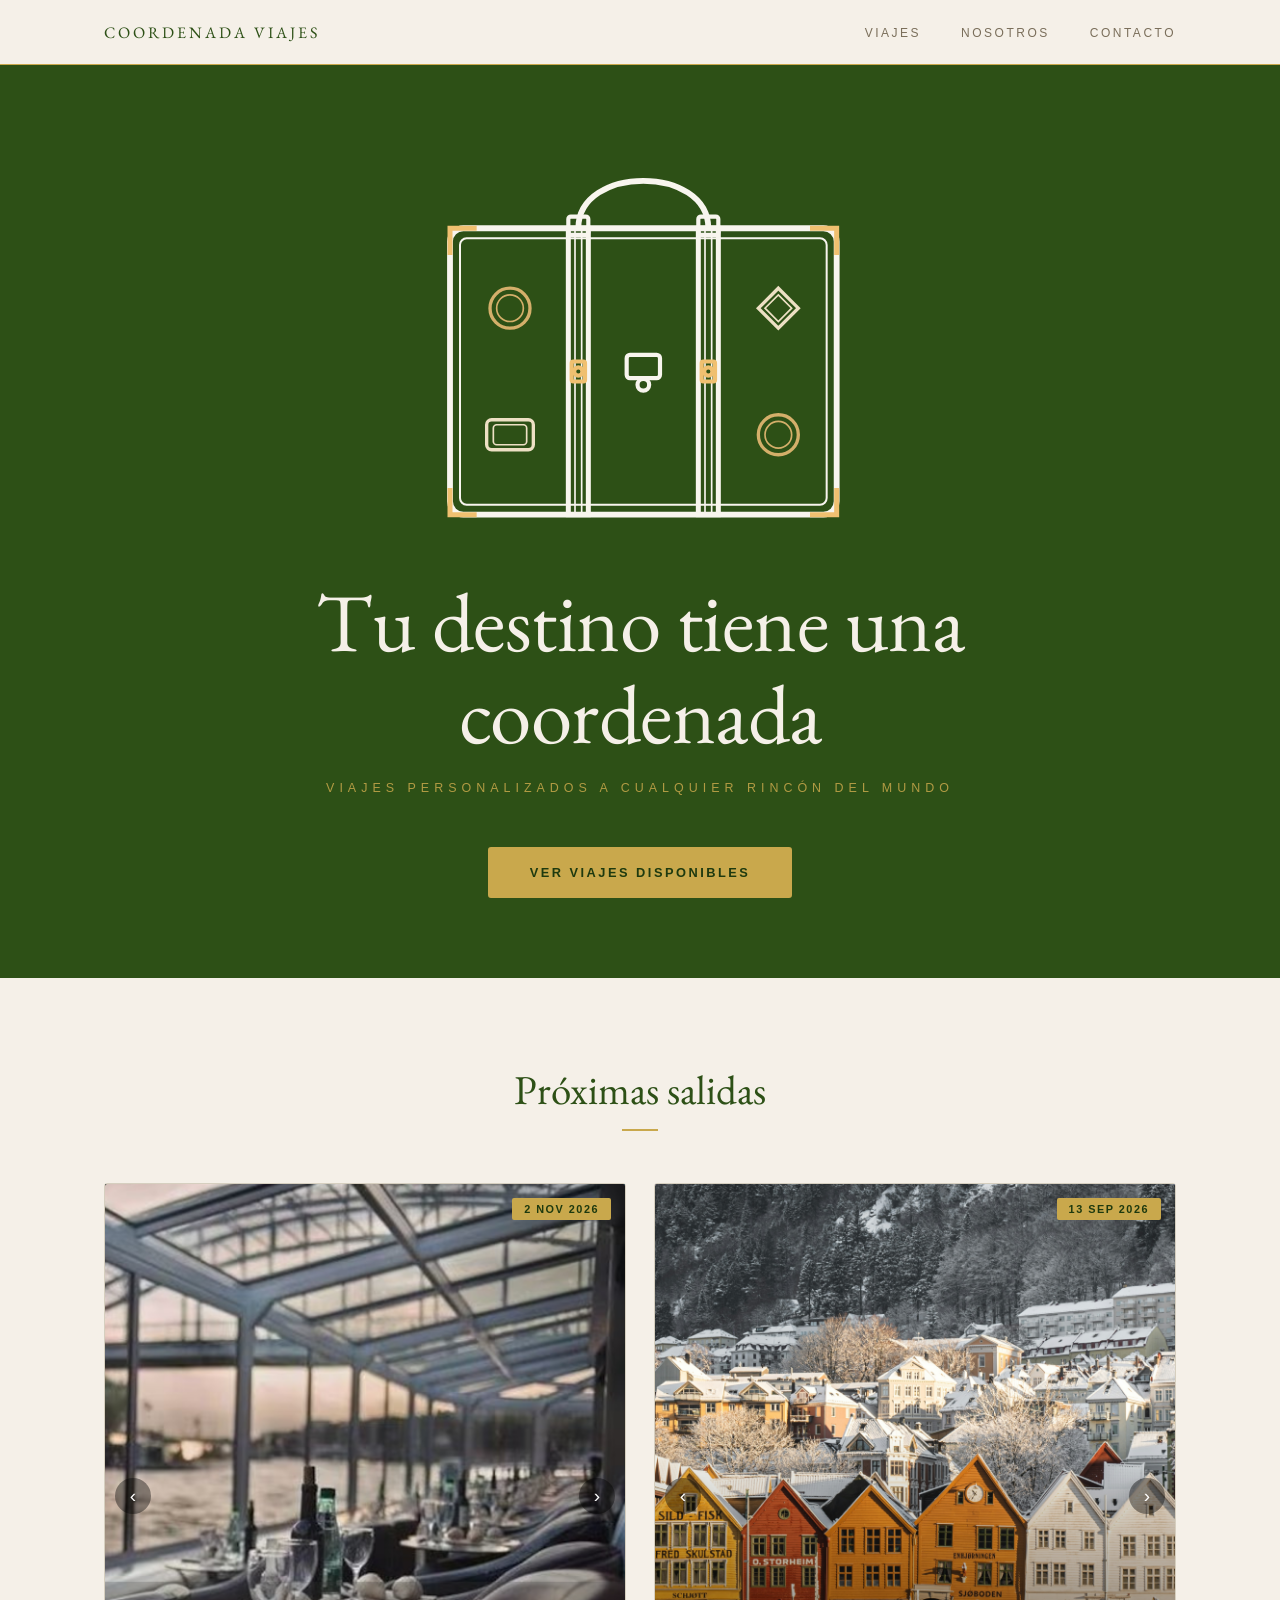
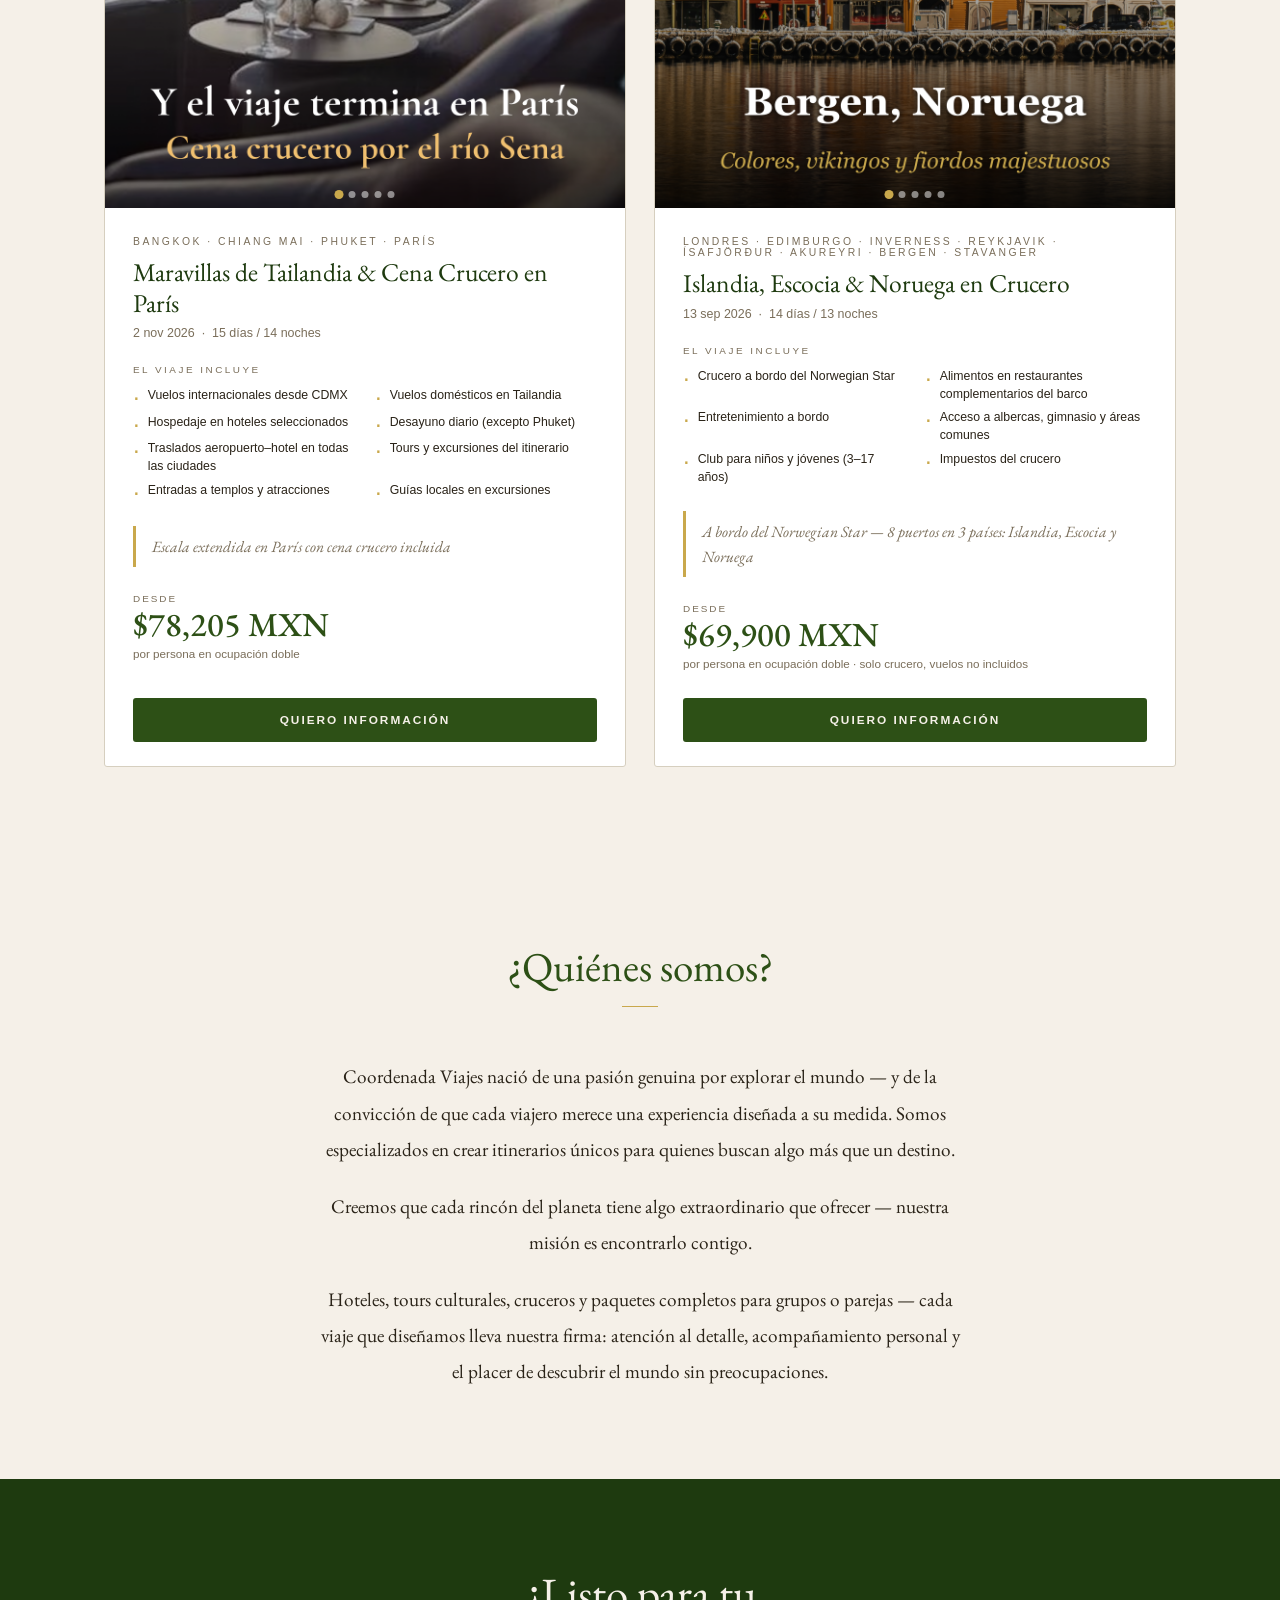
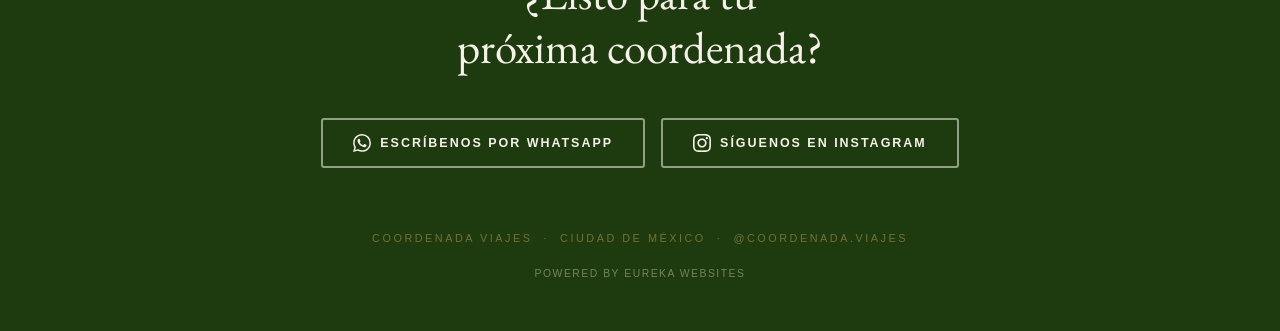
==== commit bdd6b509: "Update Quienes Somos copy with new brand text" ====
--- a/index.html
+++ b/index.html
@@ -98,9 +98,14 @@
                Update these <p> tags with your real agency description.
           -->
           <p class="about-body">
-            Somos una agencia de viajes boutique con base en Ciudad de México. Diseñamos itinerarios únicos para viajeros que buscan experiencias auténticas — desde escapadas a Tailandia hasta cruceros por el Mediterráneo. Hoteles, tours y paquetes completos: nos encargamos de cada detalle para que tú solo te preocupes por disfrutar.
+            Coordenada Viajes nació de una pasión genuina por explorar el mundo — y de la convicción de que cada viajero merece una experiencia diseñada a su medida. Somos especializados en crear itinerarios únicos para quienes buscan algo más que un destino.
           </p>
-          <!-- END REPLACE -->
+          <p class="about-body">
+            Creemos que cada rincón del planeta tiene algo extraordinario que ofrecer — nuestra misión es encontrarlo contigo.
+          </p>
+          <p class="about-body">
+            Hoteles, tours culturales, cruceros y paquetes completos para grupos o parejas — cada viaje que diseñamos lleva nuestra firma: atención al detalle, acompañamiento personal y el placer de descubrir el mundo sin preocupaciones.
+          </p>
         </div>
 
       </div>
--- a/css/style.css
+++ b/css/style.css
@@ -363,7 +363,7 @@
   display: grid;
   grid-template-columns: repeat(2, 1fr);
   gap: 28px;
-  align-items: start;
+  align-items: stretch;
 }
 
 @media (max-width: 780px) {
@@ -420,7 +420,8 @@
   inset: 0;
   width: 100%;
   height: 100%;
-  object-fit: contain;
+  object-fit: cover;
+  object-position: center center;
 }
 
 /* ── Trip card carousel ──────────────────────────────────── */
@@ -428,17 +429,18 @@
 
 .tc-track {
   position: absolute;
-  inset: 0;
-  display: flex;
-  transition: transform 0.45s cubic-bezier(0.4,0,0.2,1);
+  top: 0; left: 0;
+  height: 100%;
+  display: flex;
+  flex-wrap: nowrap;
+  transition: transform 0.55s ease-in-out;
 }
 
 .tc-track img {
   flex-shrink: 0;
-  width: 100%;
   height: 100%;
-  object-fit: contain;
-  position: relative;
+  object-fit: cover;
+  object-position: center center;
 }
 
 .tc-btn {
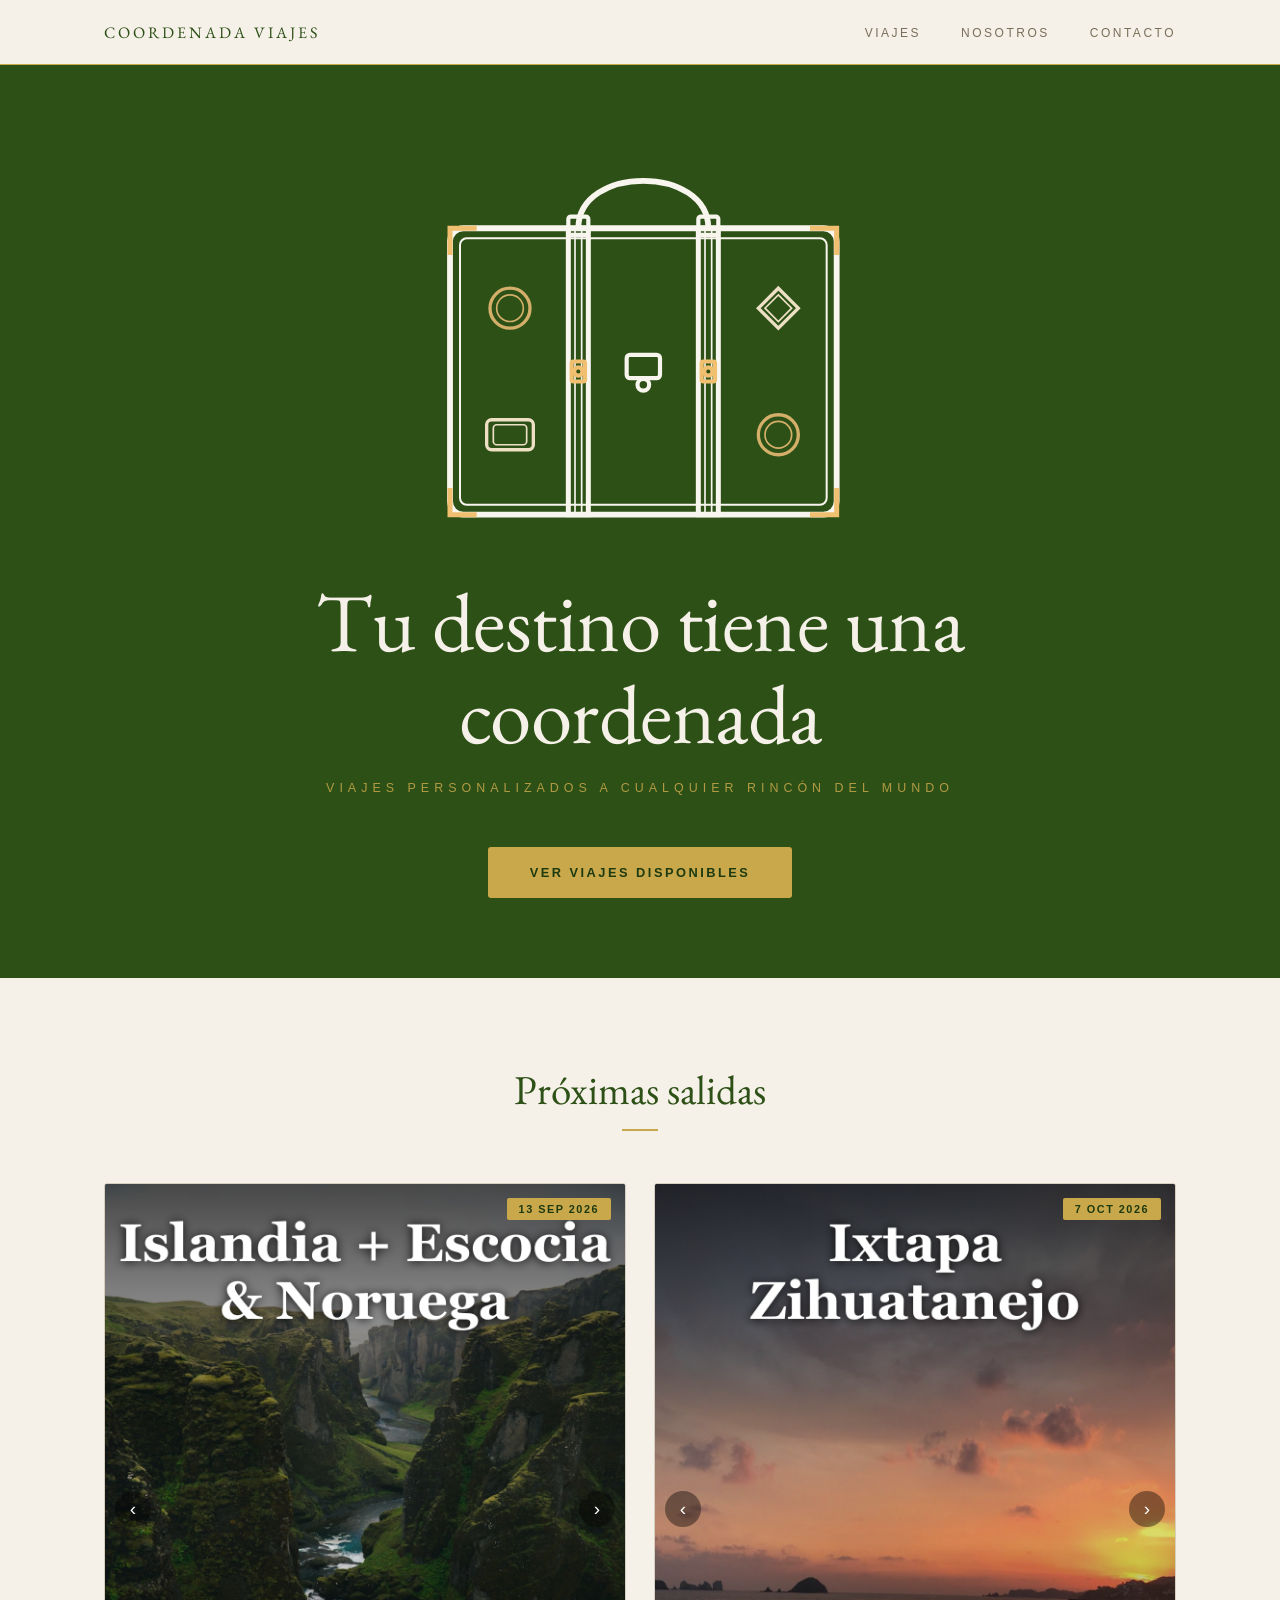
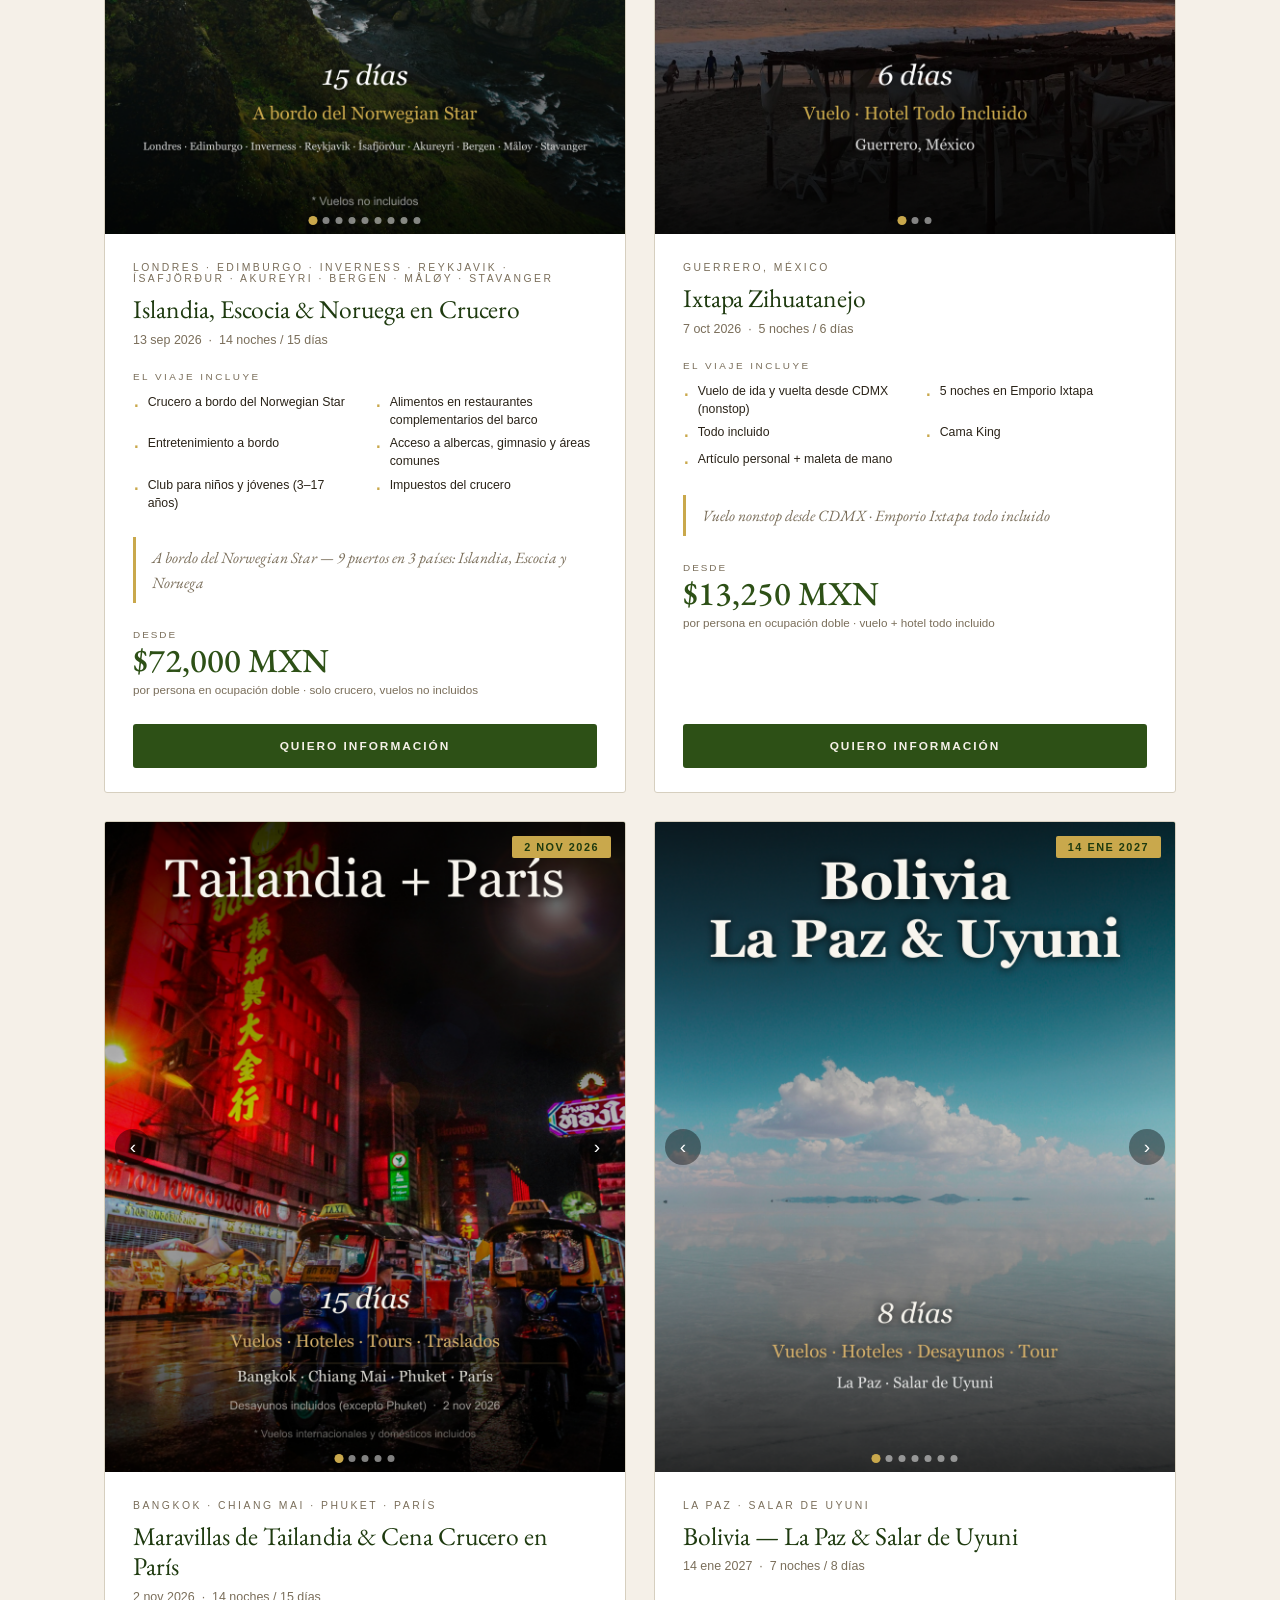
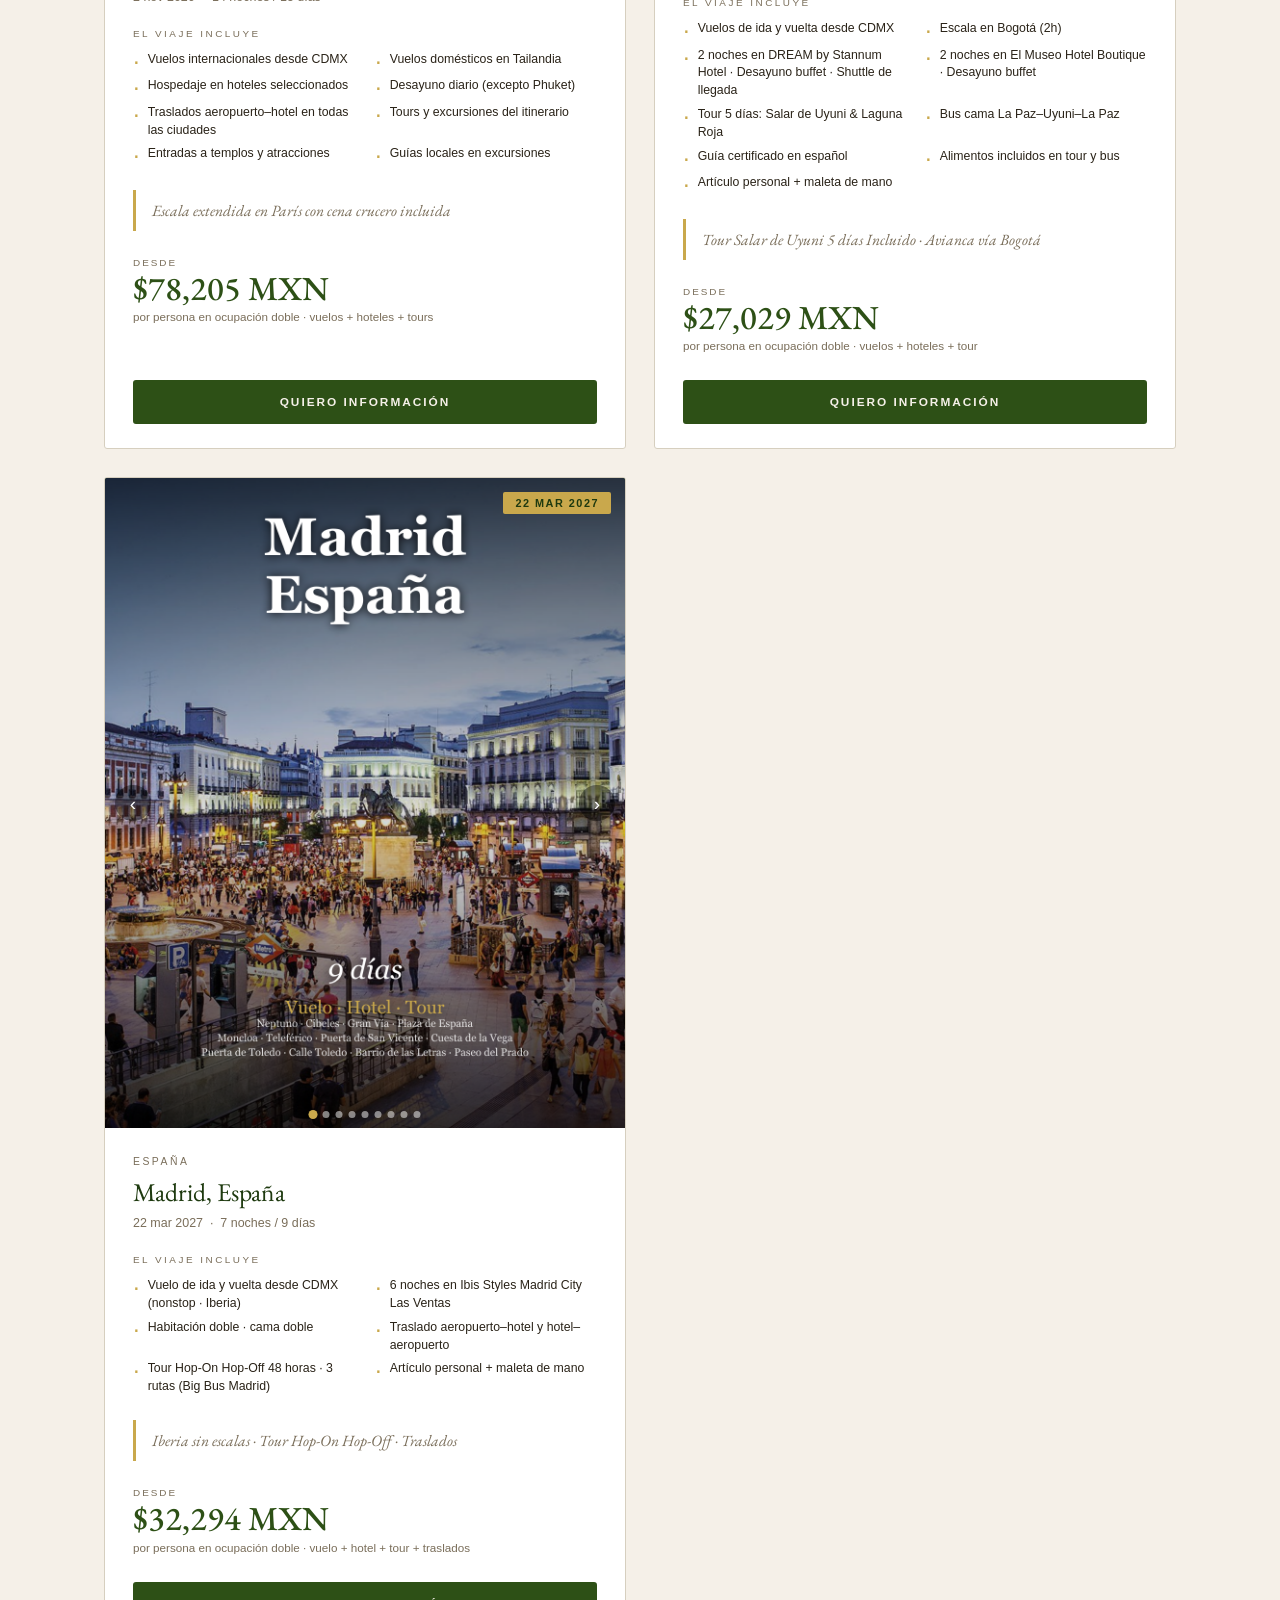
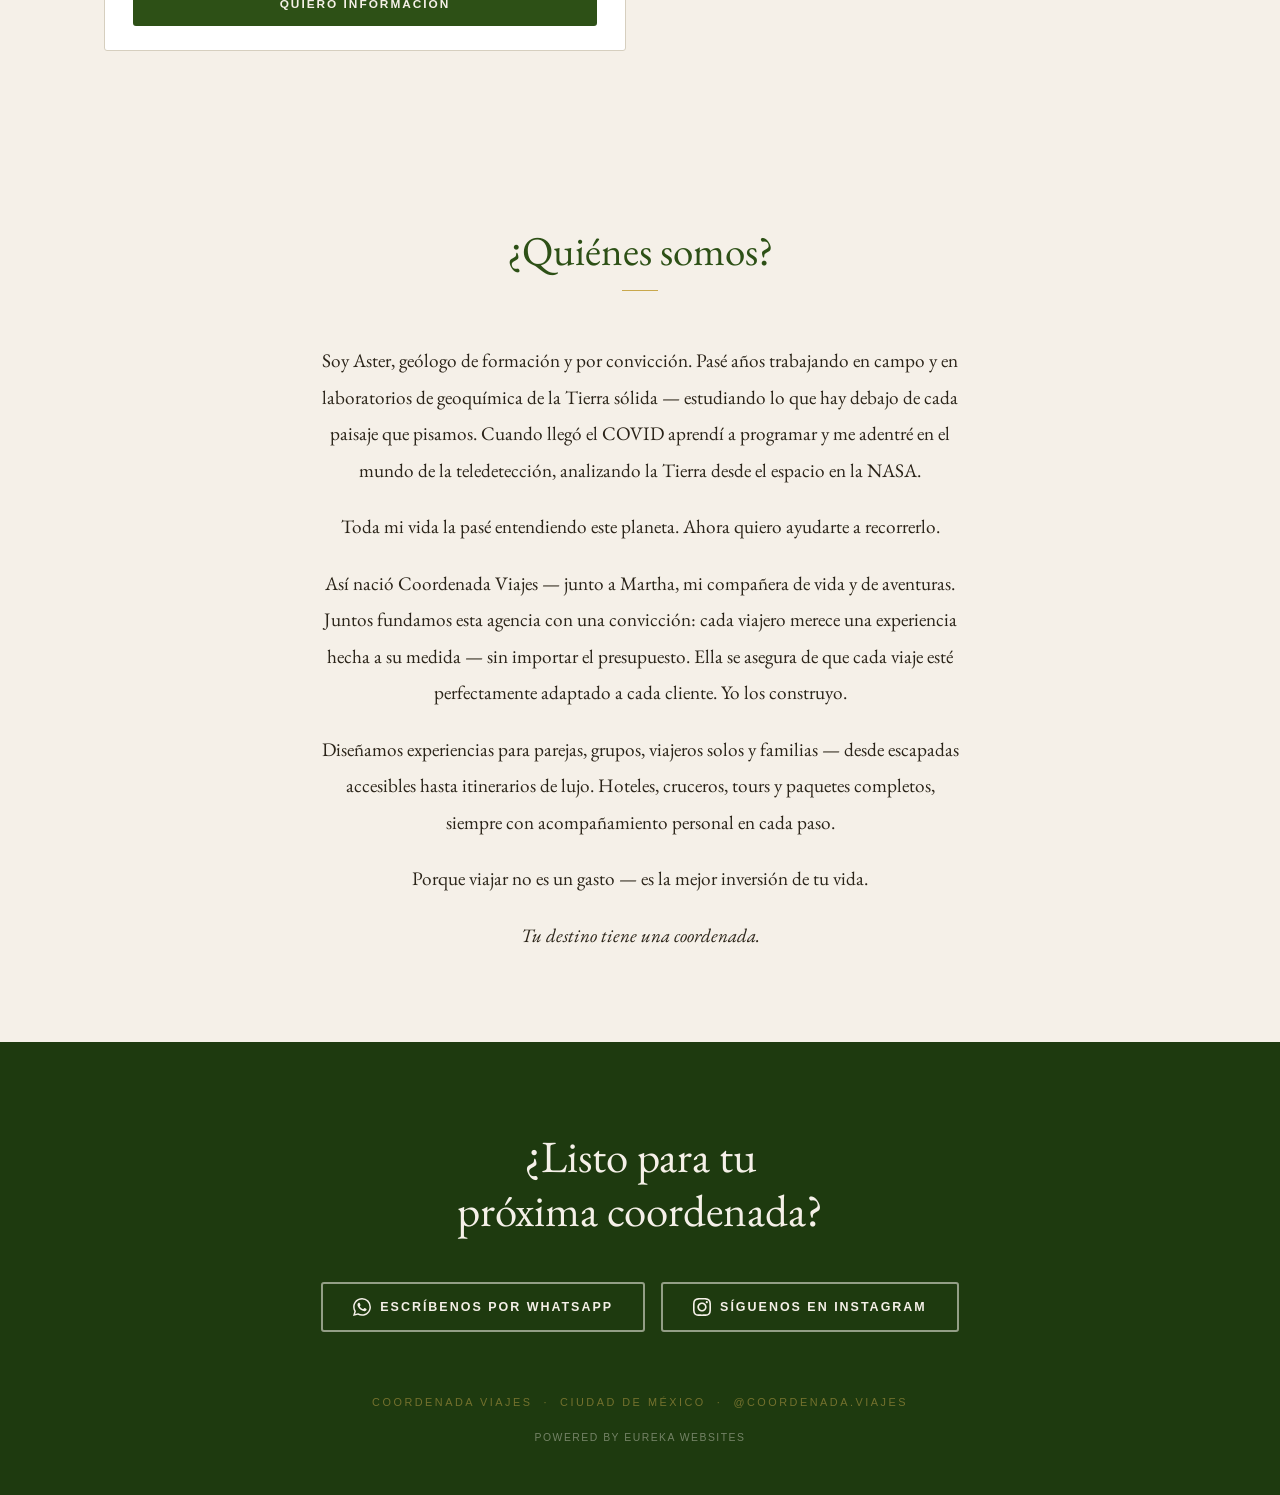
==== commit eab3a7ab: "Update quienes somos with Aster's bio" ====
--- a/index.html
+++ b/index.html
@@ -94,18 +94,22 @@
         <div class="about-text">
           <h2 class="section-heading" id="nosotros-heading">¿Quiénes somos?</h2>
 
-          <!-- REPLACE WITH BIO TEXT
-               Update these <p> tags with your real agency description.
-          -->
           <p class="about-body">
-            Coordenada Viajes nació de una pasión genuina por explorar el mundo — y de la convicción de que cada viajero merece una experiencia diseñada a su medida. Somos especializados en crear itinerarios únicos para quienes buscan algo más que un destino.
+            Soy Aster, geólogo de formación y por convicción. Pasé años trabajando en campo y en laboratorios de geoquímica de la Tierra sólida — estudiando lo que hay debajo de cada paisaje que pisamos. Cuando llegó el COVID aprendí a programar y me adentré en el mundo de la teledetección, analizando la Tierra desde el espacio en la NASA.
           </p>
           <p class="about-body">
-            Creemos que cada rincón del planeta tiene algo extraordinario que ofrecer — nuestra misión es encontrarlo contigo.
+            Toda mi vida la pasé entendiendo este planeta. Ahora quiero ayudarte a recorrerlo.
           </p>
           <p class="about-body">
-            Hoteles, tours culturales, cruceros y paquetes completos para grupos o parejas — cada viaje que diseñamos lleva nuestra firma: atención al detalle, acompañamiento personal y el placer de descubrir el mundo sin preocupaciones.
+            Así nació Coordenada Viajes — junto a Martha, mi compañera de vida y de aventuras. Juntos fundamos esta agencia con una convicción: cada viajero merece una experiencia hecha a su medida — sin importar el presupuesto. Ella se asegura de que cada viaje esté perfectamente adaptado a cada cliente. Yo los construyo.
           </p>
+          <p class="about-body">
+            Diseñamos experiencias para parejas, grupos, viajeros solos y familias — desde escapadas accesibles hasta itinerarios de lujo. Hoteles, cruceros, tours y paquetes completos, siempre con acompañamiento personal en cada paso.
+          </p>
+          <p class="about-body">
+            Porque viajar no es un gasto — es la mejor inversión de tu vida.
+          </p>
+          <p class="about-body"><em>Tu destino tiene una coordenada.</em></p>
         </div>
 
       </div>
--- a/css/style.css
+++ b/css/style.css
@@ -409,7 +409,7 @@
 .trip-photo-wrap {
   position: relative;
   width: 100%;
-  padding-top: 120%;
+  padding-top: 125%;
   background: var(--green);
   overflow: hidden;
   flex-shrink: 0;
@@ -427,20 +427,19 @@
 /* ── Trip card carousel ──────────────────────────────────── */
 .trip-carousel { overflow: hidden; }
 
-.tc-track {
+.tc-slide {
   position: absolute;
-  top: 0; left: 0;
-  height: 100%;
-  display: flex;
-  flex-wrap: nowrap;
-  transition: transform 0.55s ease-in-out;
-}
-
-.tc-track img {
-  flex-shrink: 0;
+  inset: 0;
+  width: 100%;
   height: 100%;
   object-fit: cover;
   object-position: center center;
+  opacity: 0;
+  transition: opacity 0.4s ease;
+}
+
+.tc-slide.active {
+  opacity: 1;
 }
 
 .tc-btn {
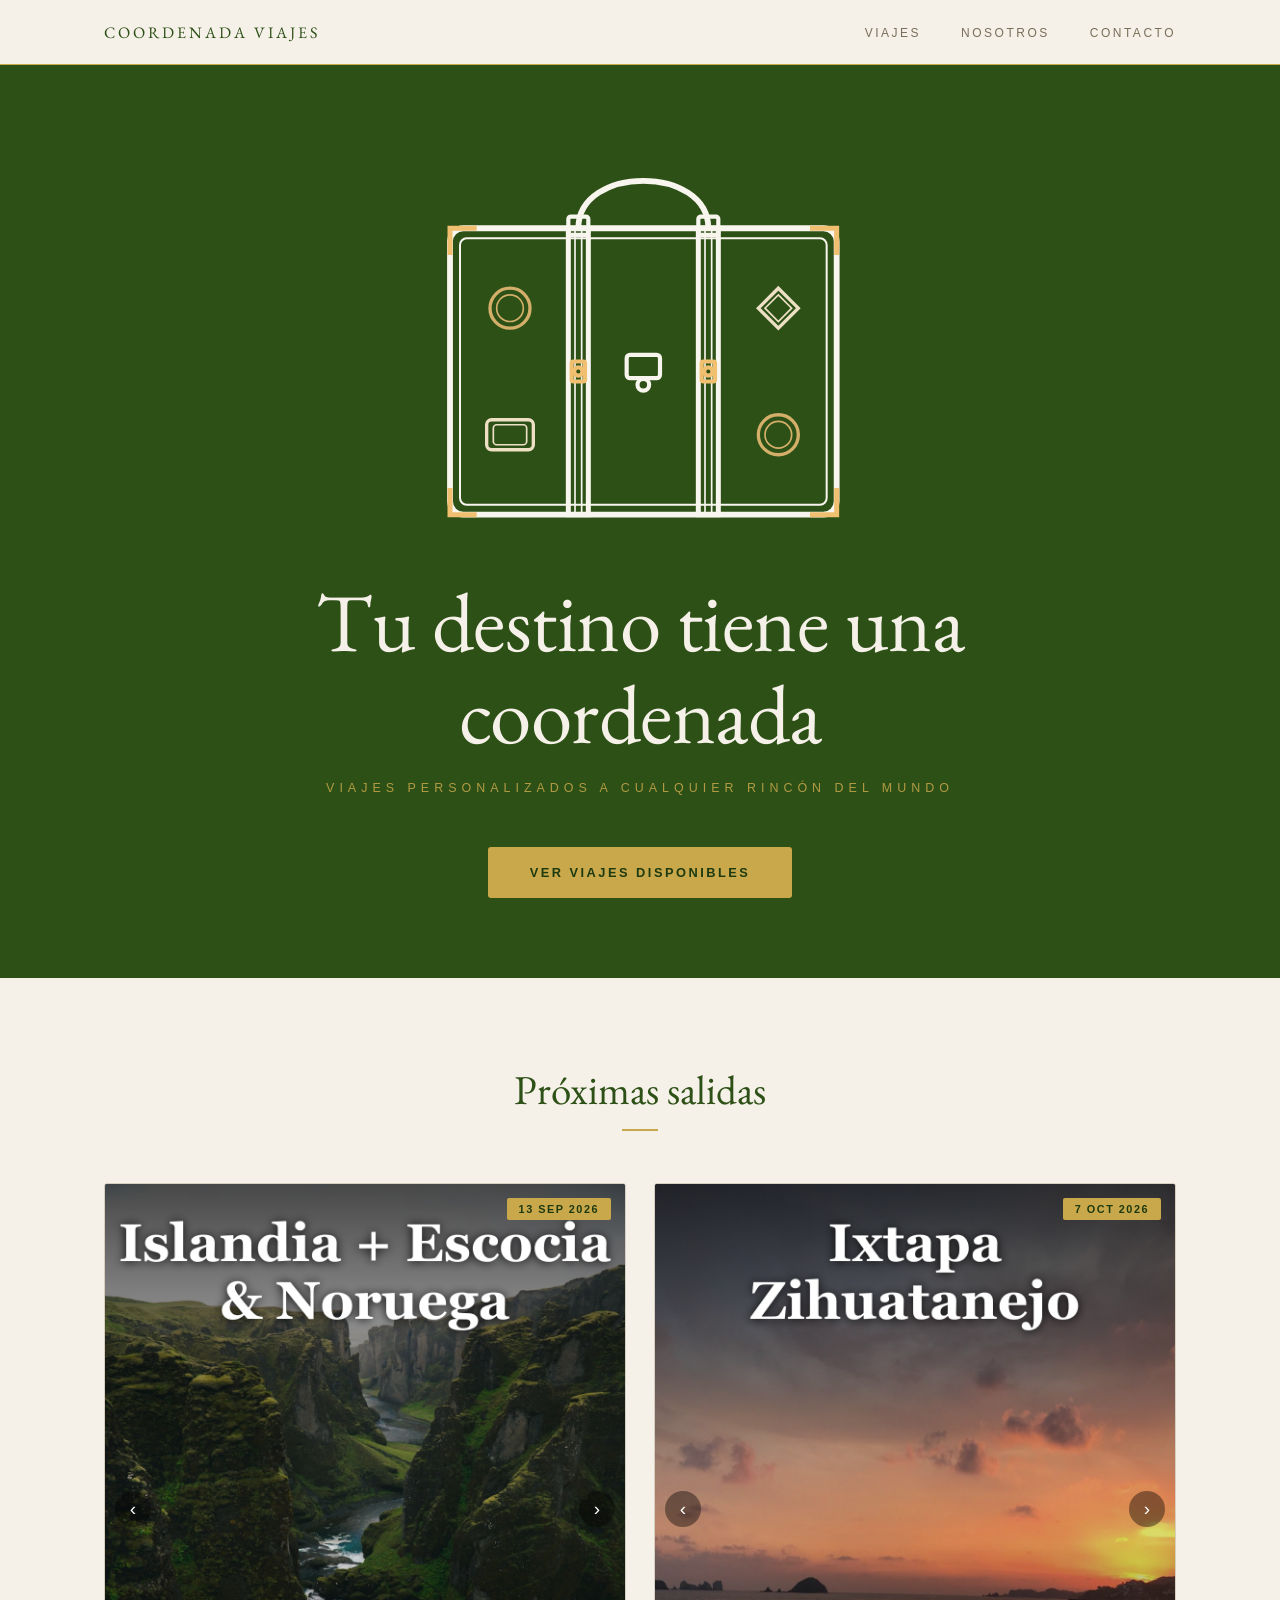
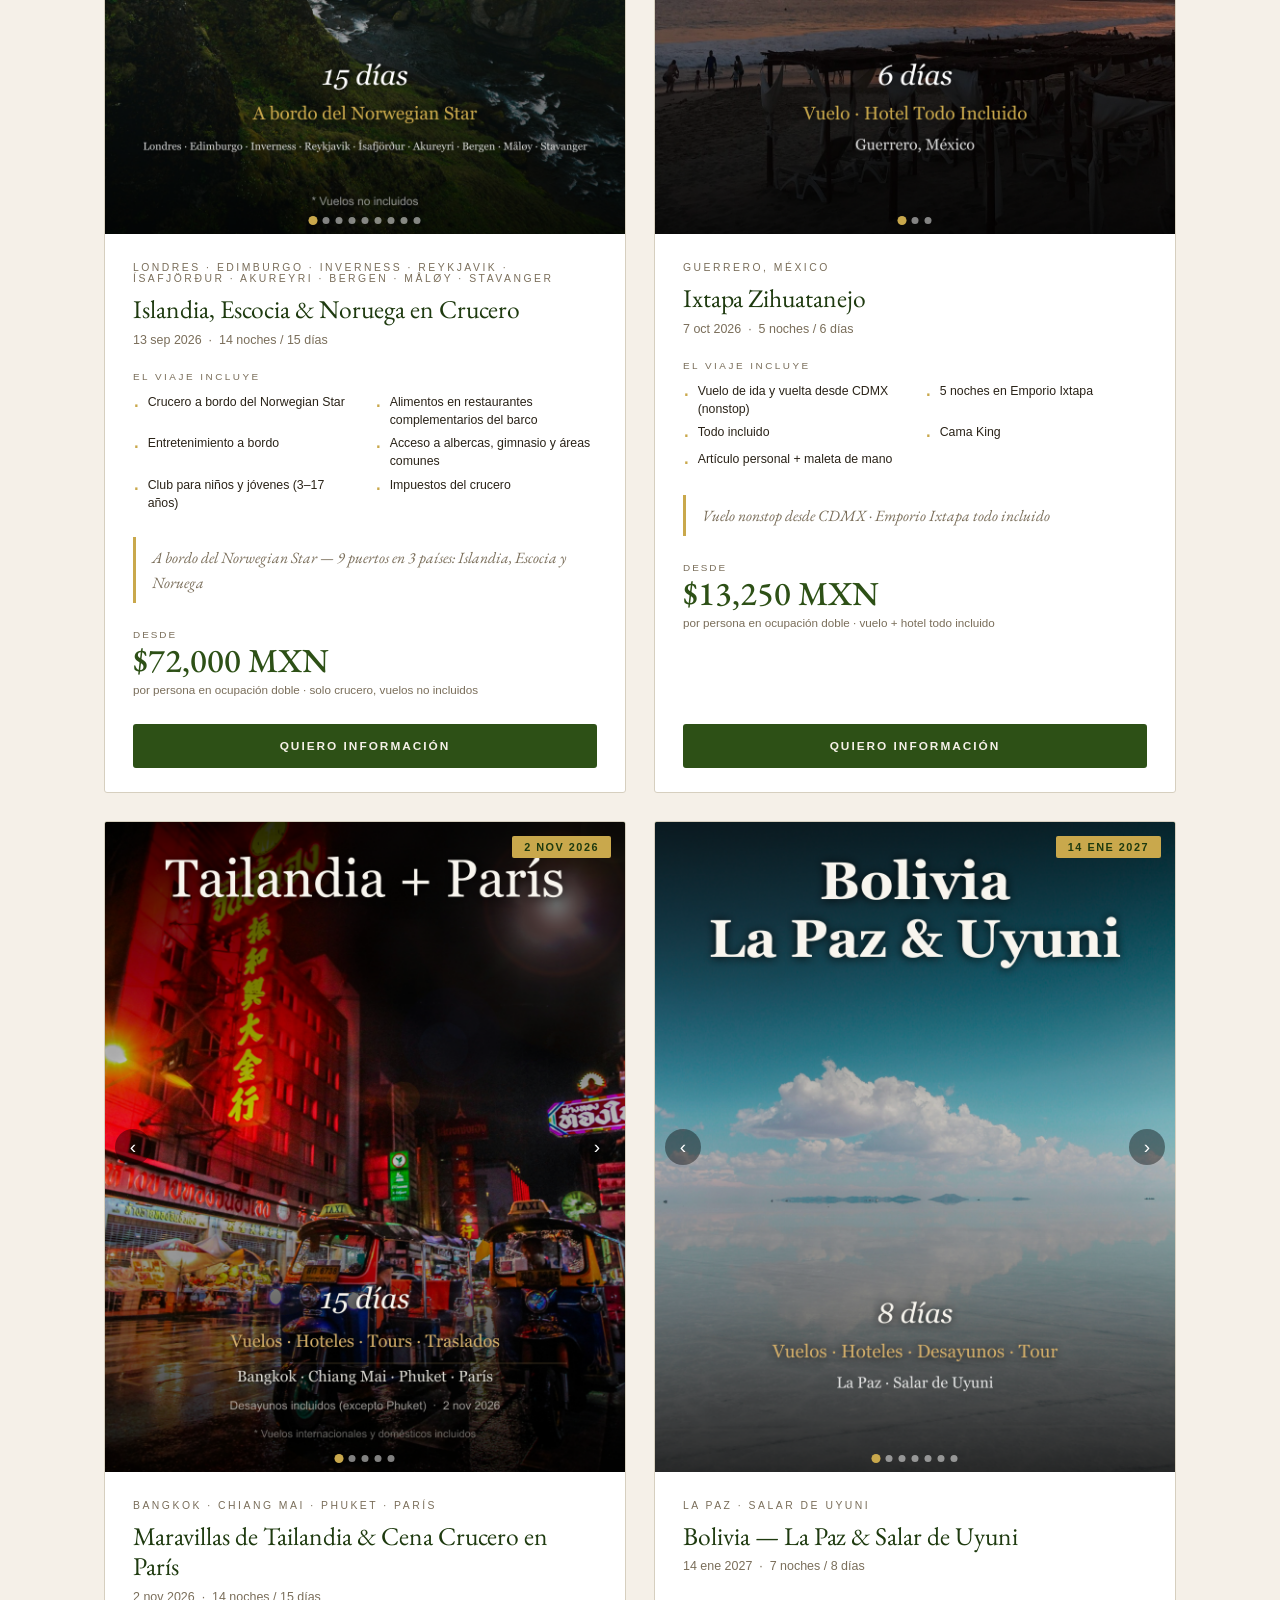
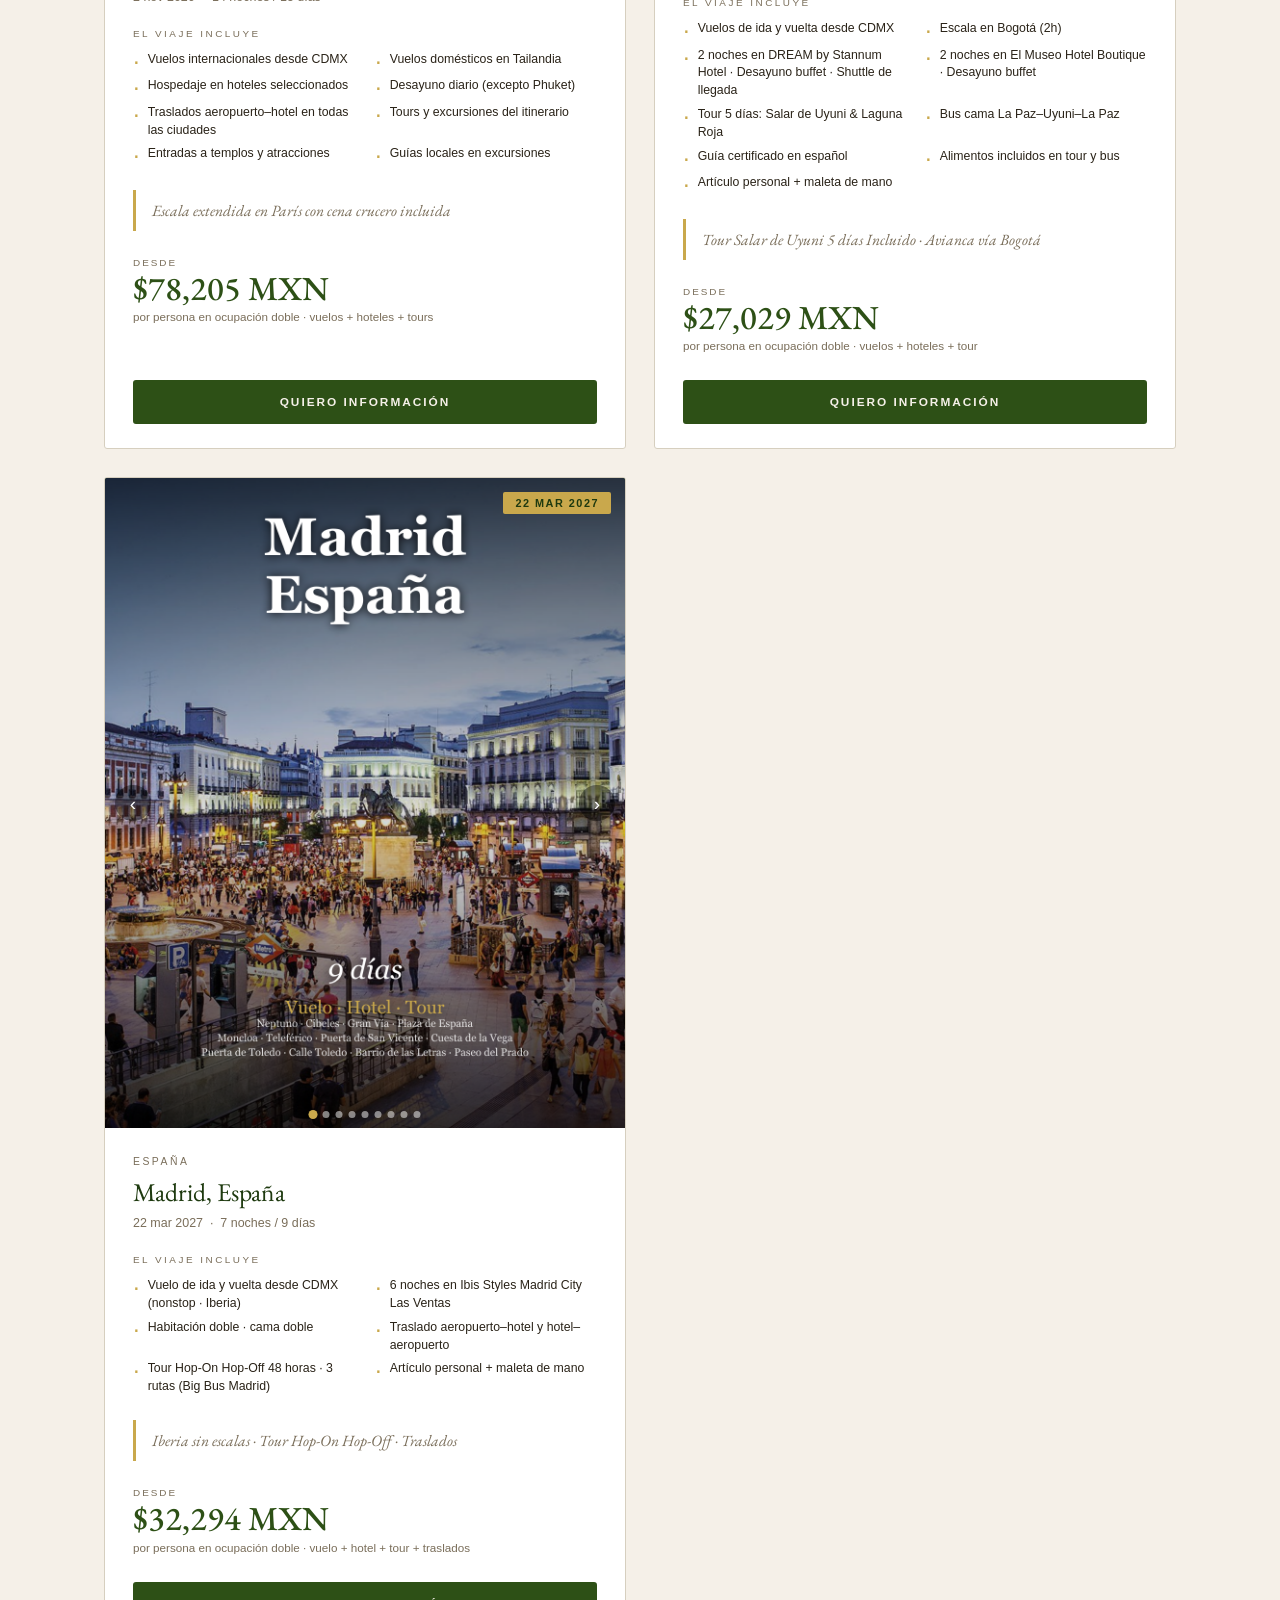
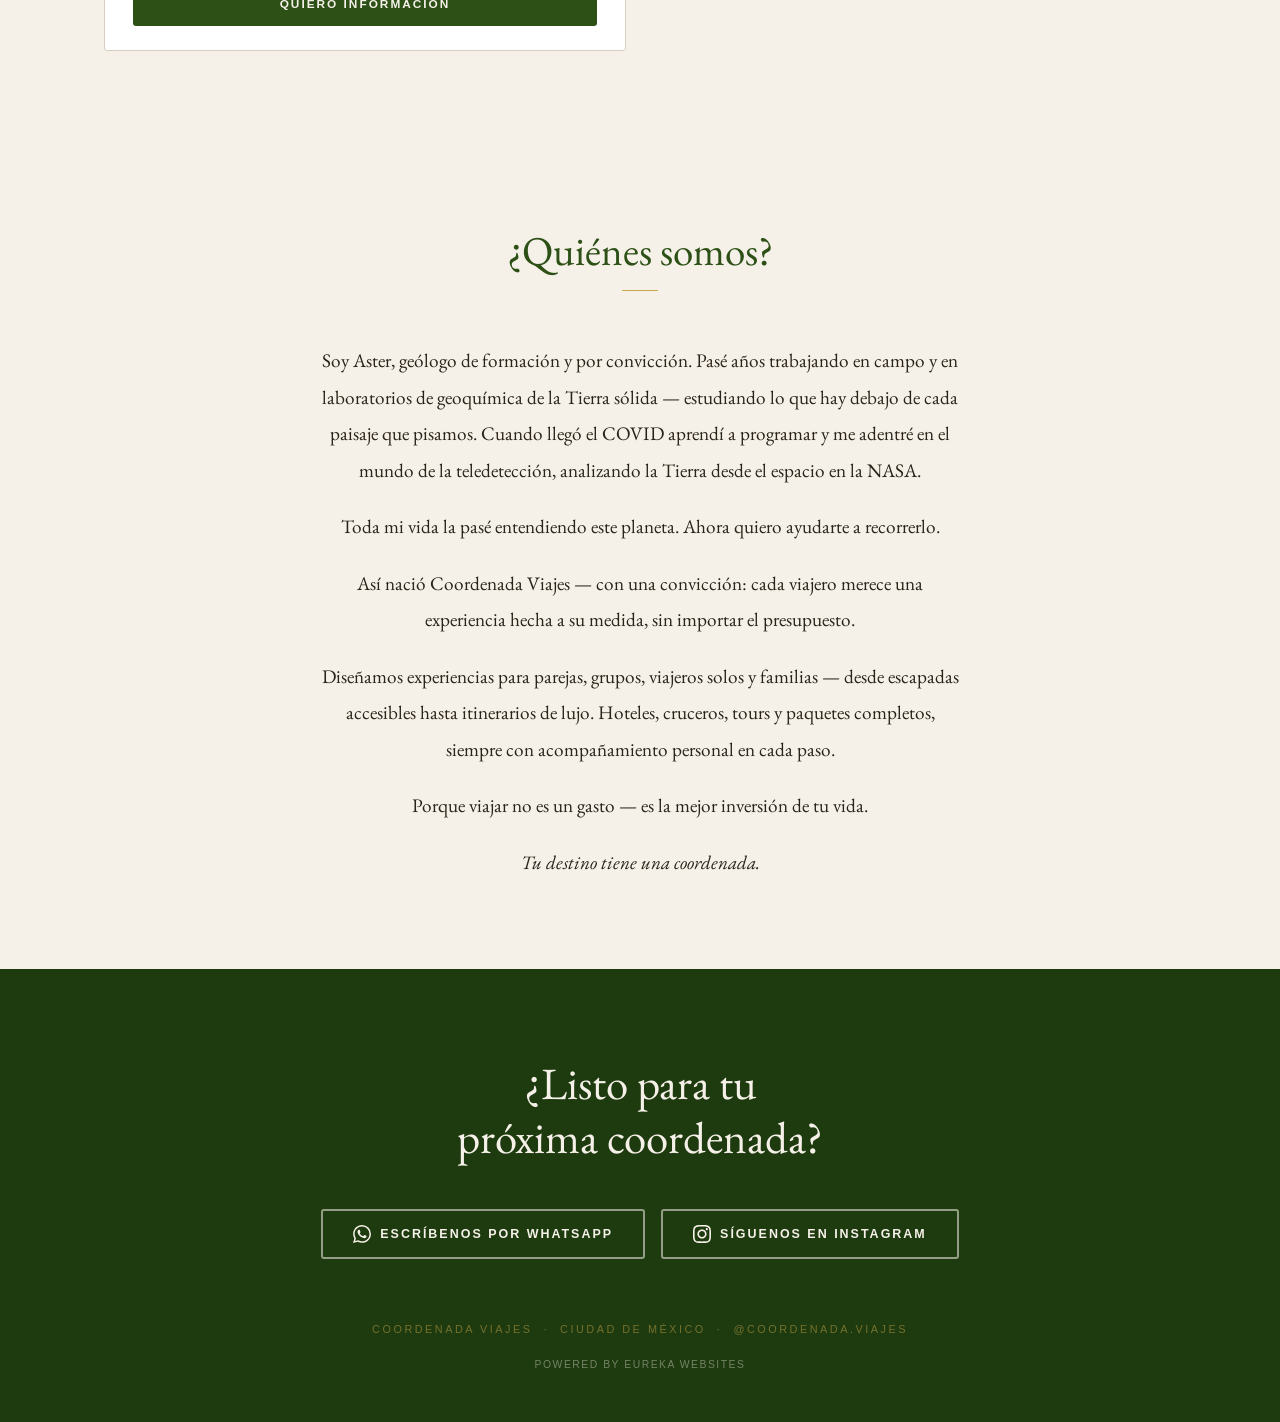
==== commit 62f653c9: "Remove Martha mention from quienes somos" ====
--- a/index.html
+++ b/index.html
@@ -101,7 +101,7 @@
             Toda mi vida la pasé entendiendo este planeta. Ahora quiero ayudarte a recorrerlo.
           </p>
           <p class="about-body">
-            Así nació Coordenada Viajes — junto a Martha, mi compañera de vida y de aventuras. Juntos fundamos esta agencia con una convicción: cada viajero merece una experiencia hecha a su medida — sin importar el presupuesto. Ella se asegura de que cada viaje esté perfectamente adaptado a cada cliente. Yo los construyo.
+            Así nació Coordenada Viajes — con una convicción: cada viajero merece una experiencia hecha a su medida, sin importar el presupuesto.
           </p>
           <p class="about-body">
             Diseñamos experiencias para parejas, grupos, viajeros solos y familias — desde escapadas accesibles hasta itinerarios de lujo. Hoteles, cruceros, tours y paquetes completos, siempre con acompañamiento personal en cada paso.
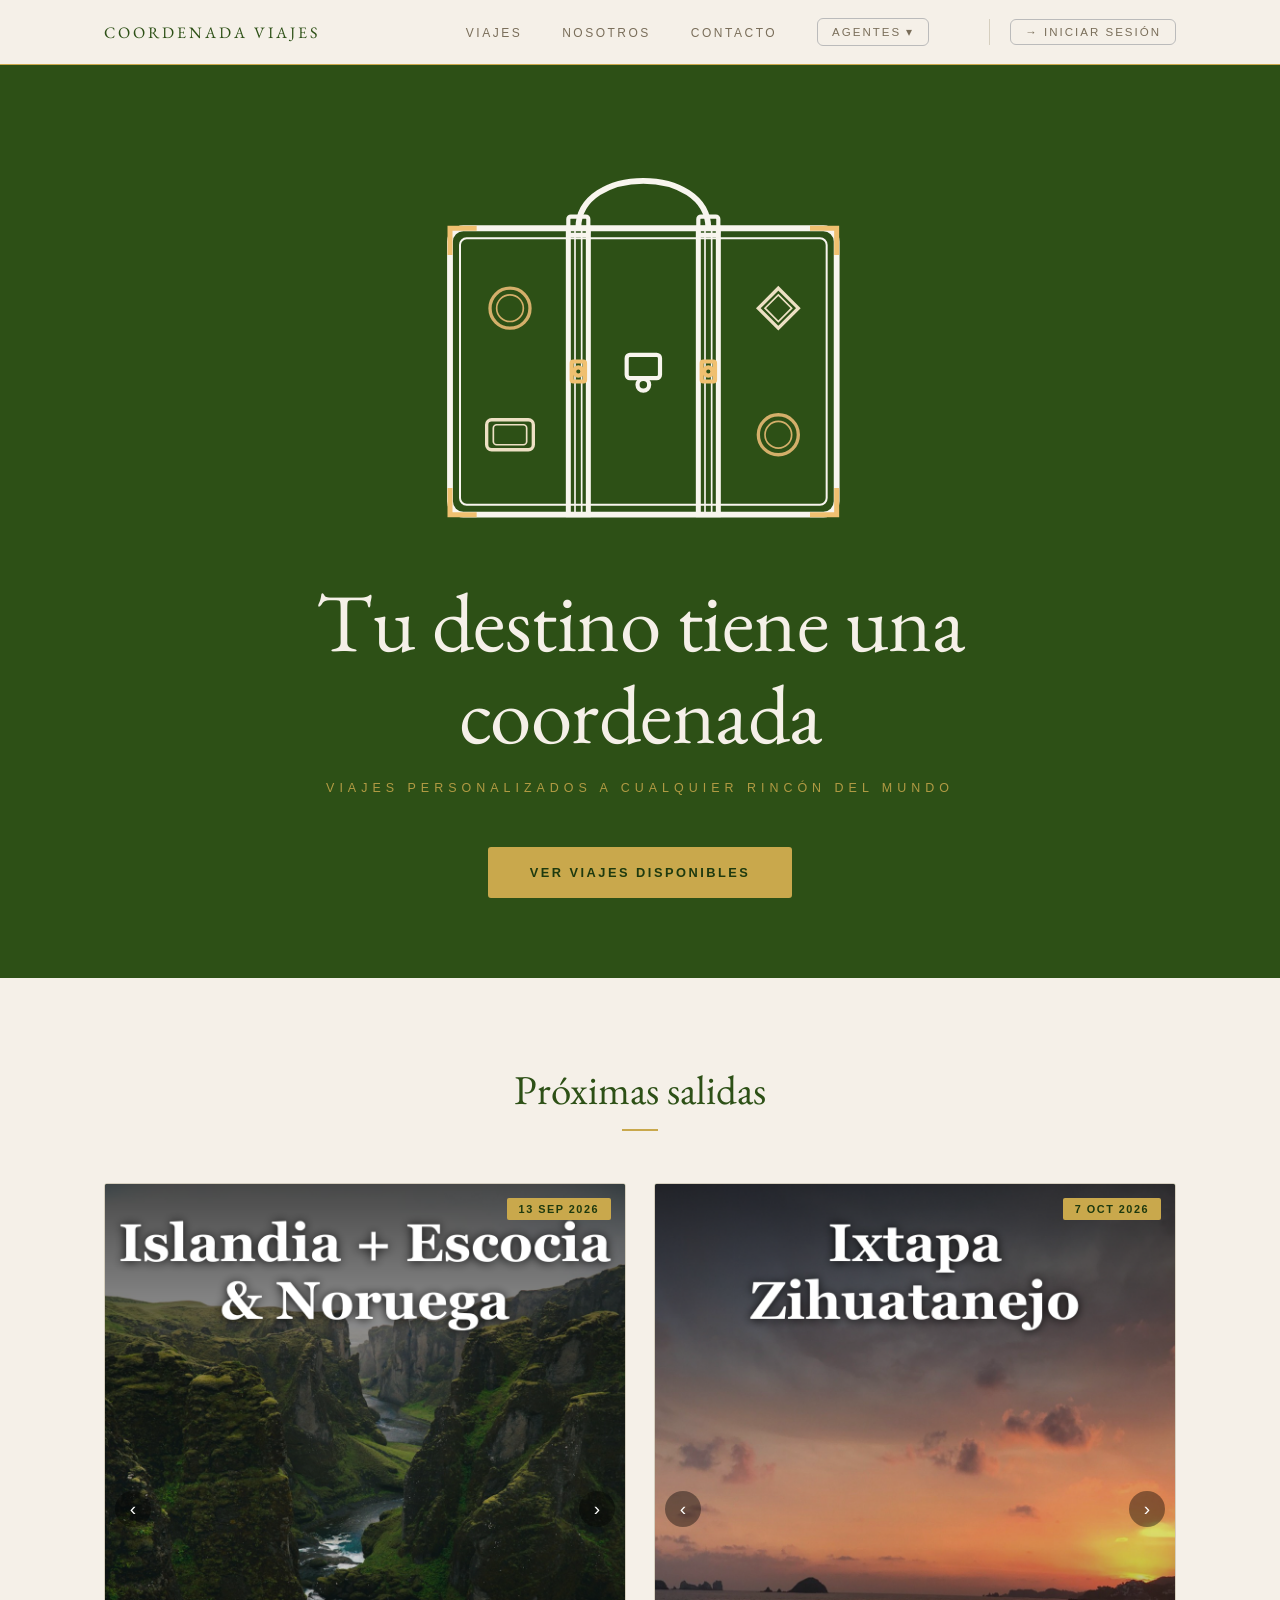
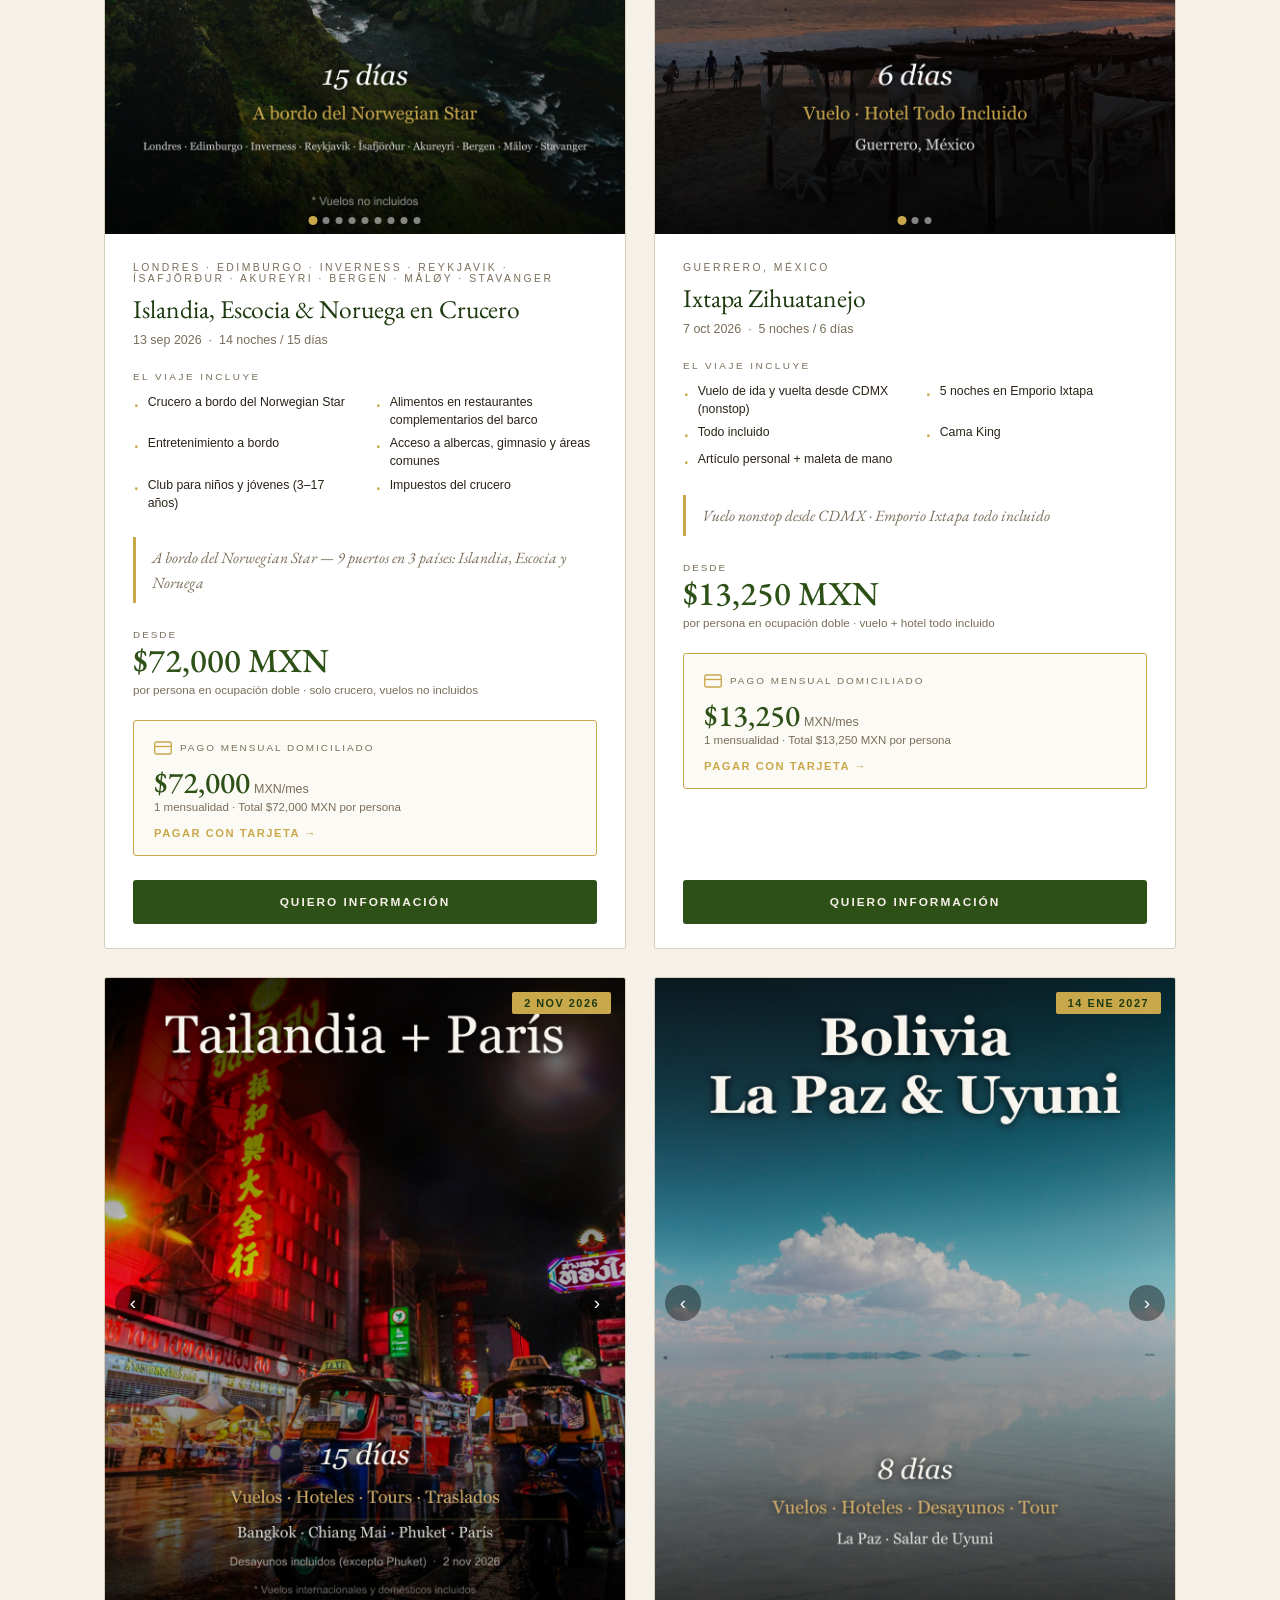
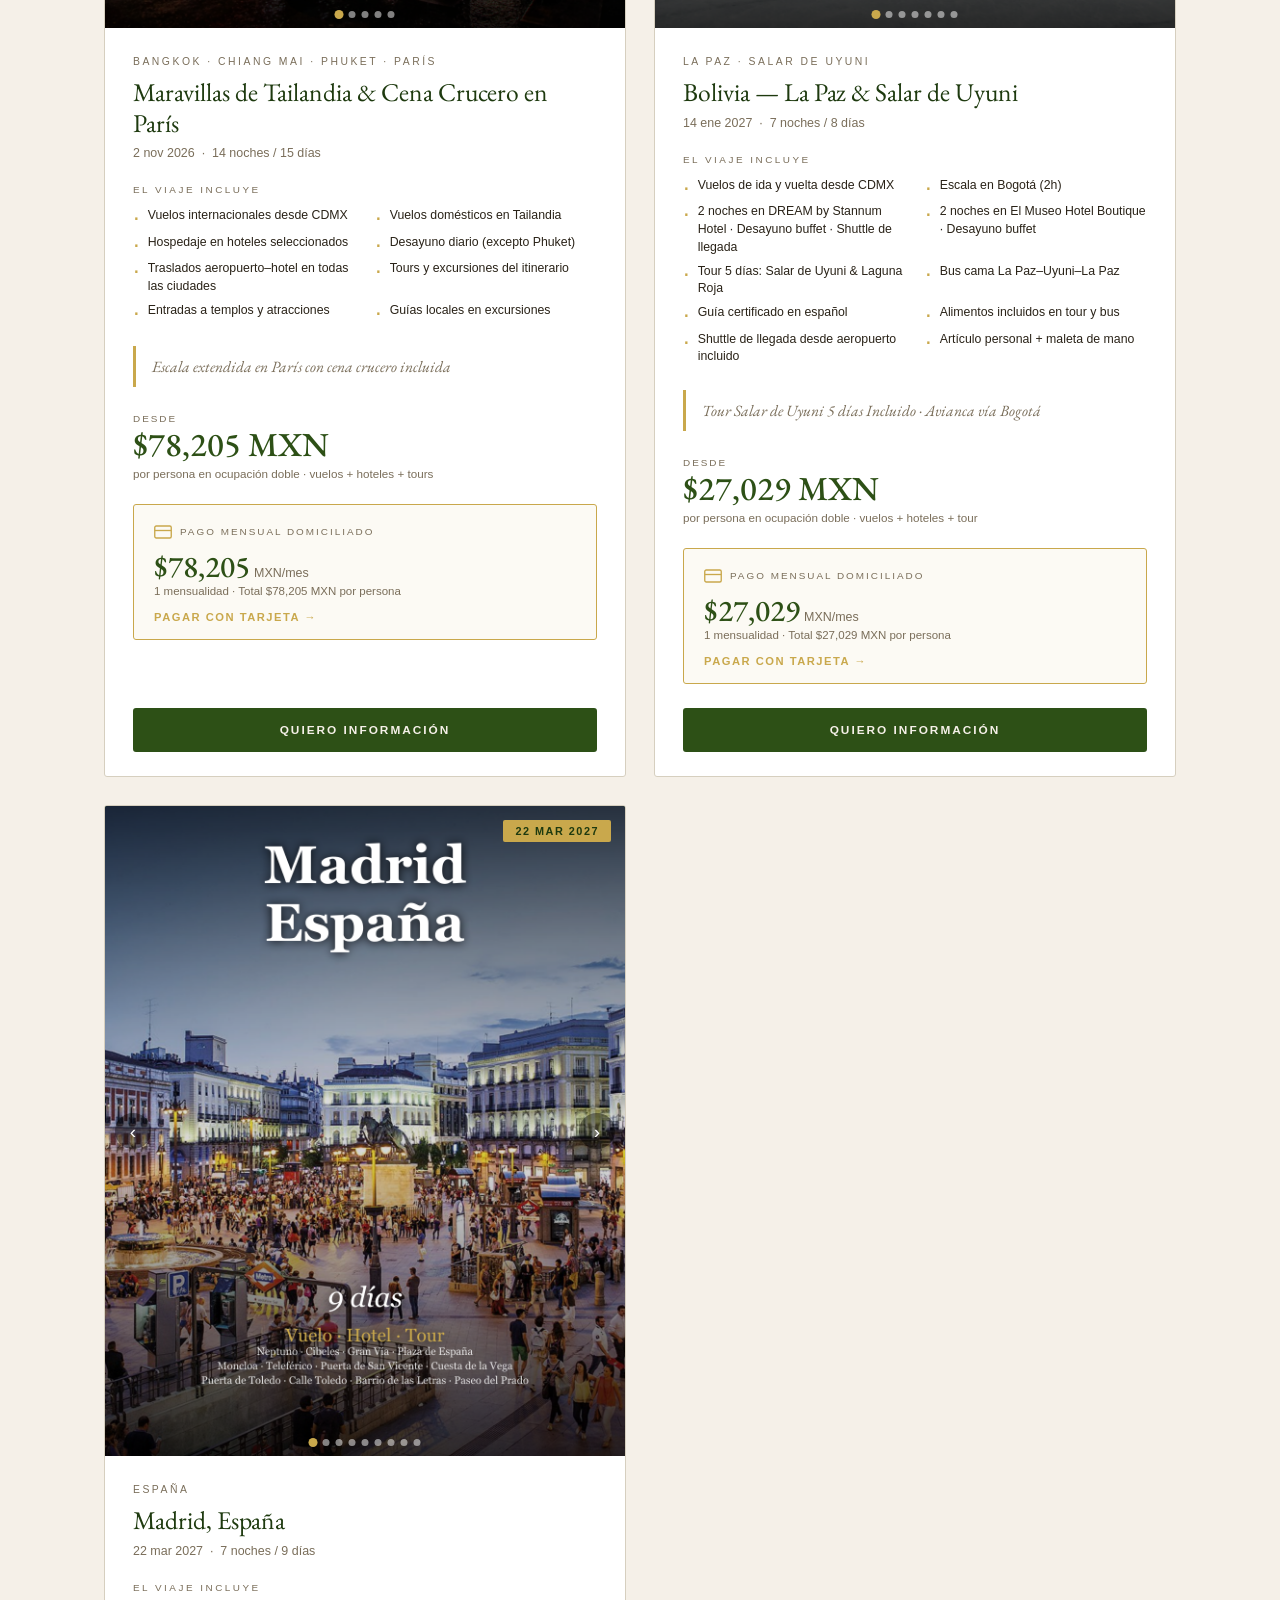
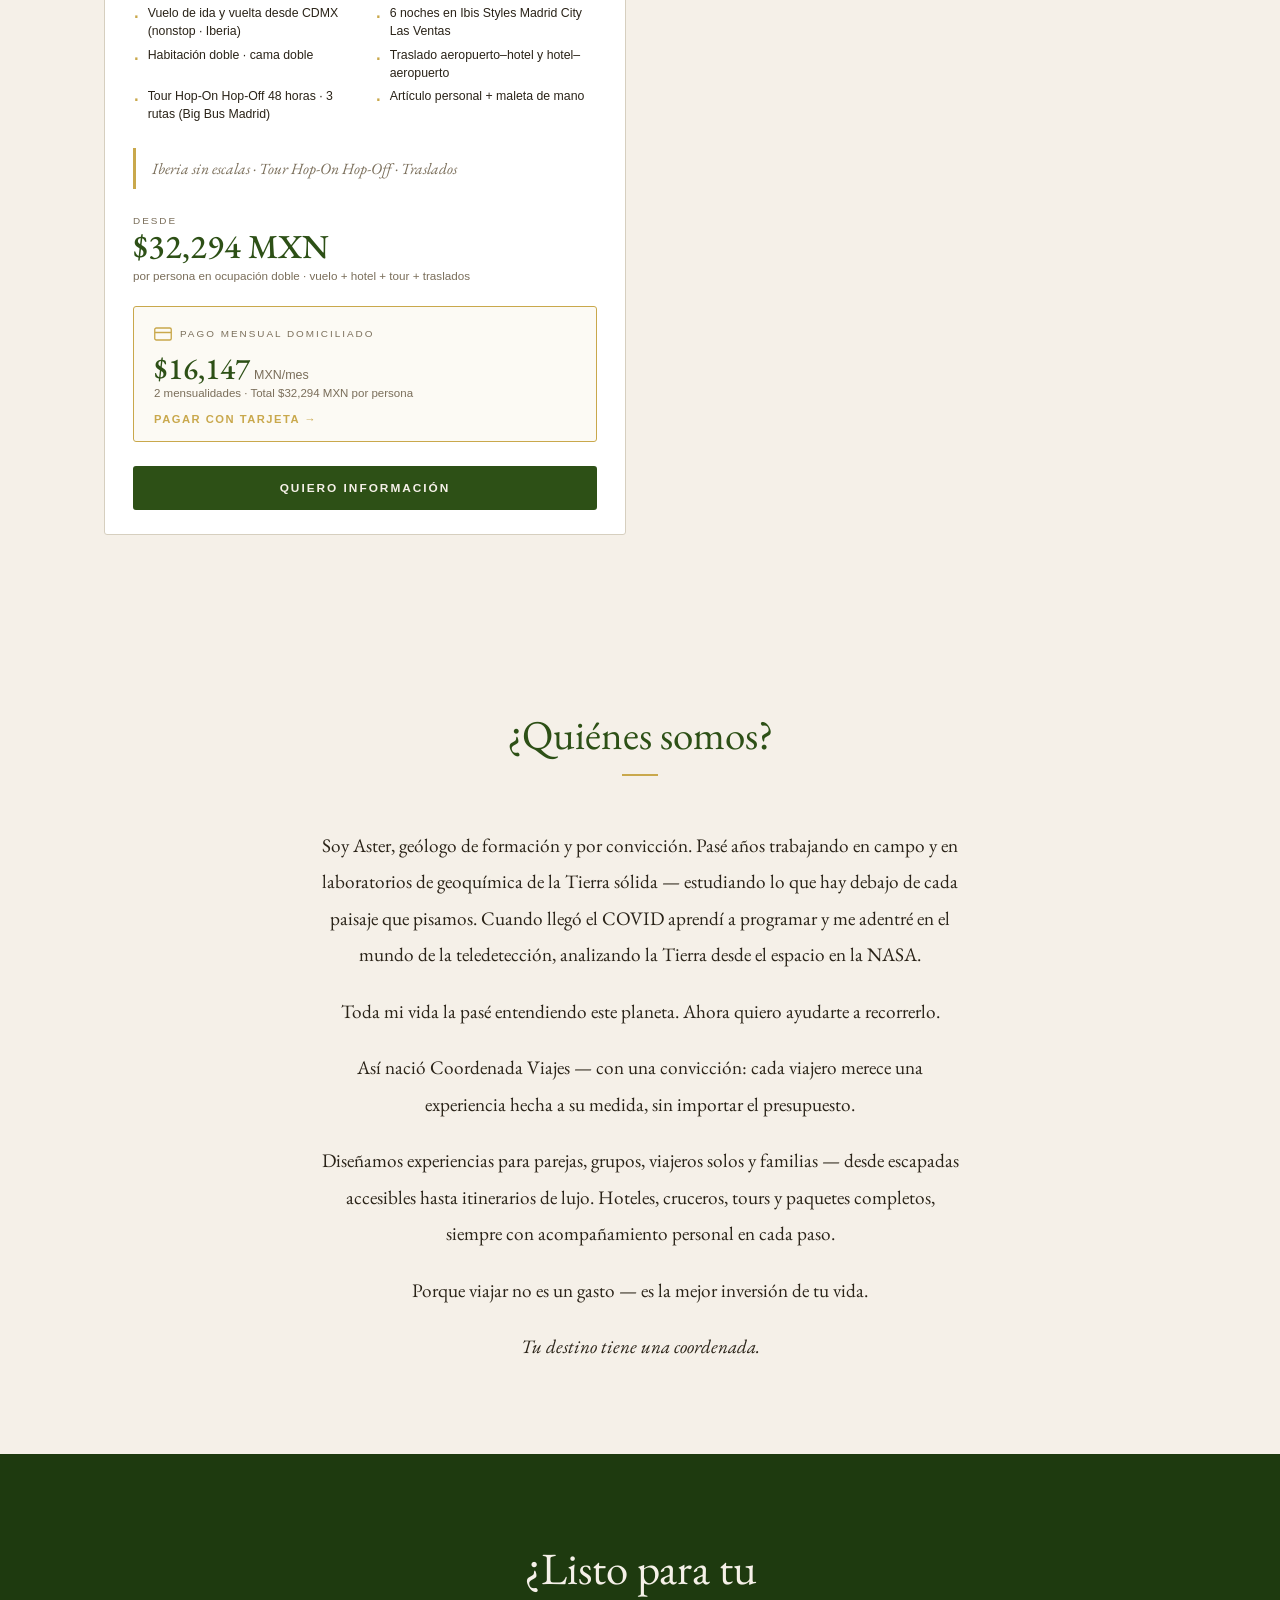
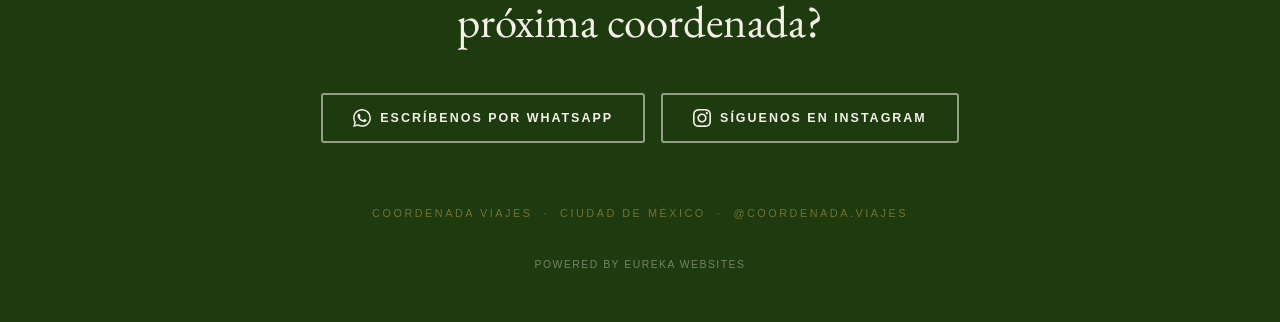
==== commit cdd3db96: "Add bird to Powered by Eureka Websites footer Co-Authored-By: Claude Sonnet 4.6 <noreply@anthropic.c" ====
--- a/index.html
+++ b/index.html
@@ -1,4 +1,4 @@
-<!DOCTYPE html>
+﻿<!DOCTYPE html>
 <html lang="es">
 <head>
   <meta charset="UTF-8">
@@ -46,6 +46,27 @@
         <li><a href="#viajes">Viajes</a></li>
         <li><a href="#nosotros">Nosotros</a></li>
         <li><a href="#contacto">Contacto</a></li>
+        <li style="position:relative" id="asesores-li">
+          <button
+            onclick="toggleAsesores(event)"
+            style="display:inline-flex;align-items:center;gap:6px;padding:6px 14px;border:1px solid #bbb;border-radius:6px;font-size:.72rem;letter-spacing:2px;text-transform:uppercase;color:var(--muted);background:transparent;cursor:pointer;font-family:inherit;transition:color .2s,border-color .2s"
+            onmouseover="this.style.color='var(--green)';this.style.borderColor='var(--green)'"
+            onmouseout="this.style.color='var(--muted)';this.style.borderColor='#bbb'"
+            aria-haspopup="true"
+            id="asesores-btn"
+          >
+            Agentes ▾
+          </button>
+          <ul id="asesores-menu" role="menu" style="display:none;position:absolute;right:0;top:calc(100% + 8px);background:#fff;border:1px solid #ddd;border-radius:8px;box-shadow:0 8px 24px rgba(0,0,0,0.12);min-width:200px;padding:6px 0;z-index:200;list-style:none">
+            <li role="menuitem">
+              <a href="/tarjeta" style="display:flex;align-items:center;gap:10px;padding:11px 18px;text-decoration:none;color:var(--green);font-size:.85rem;transition:background .15s" onmouseover="this.style.background='#f5f0e8'" onmouseout="this.style.background='transparent'">
+                <span style="width:32px;height:32px;border-radius:50%;background:#4A6741;color:#fff;display:flex;align-items:center;justify-content:center;font-size:.8rem;flex-shrink:0;font-family:Georgia,serif">AI</span>
+                <span><strong style="display:block">Aster Íñigo</strong><span style="font-size:.75rem;color:#888">Asesor de Viajes</span></span>
+              </a>
+            </li>
+          </ul>
+        </li>
+        <li style="margin-left:20px;padding-left:20px;border-left:1px solid var(--border)"><a href="/pagos.html" style="display:inline-flex;align-items:center;gap:6px;padding:6px 14px;border:1px solid #bbb;border-radius:6px;font-size:.72rem;letter-spacing:2px;text-transform:uppercase;text-decoration:none;color:var(--muted);background:transparent;transition:color .2s,border-color .2s" onmouseover="this.style.color='var(--green)';this.style.borderColor='var(--green)'" onmouseout="this.style.color='var(--muted)';this.style.borderColor='#bbb'">&#x2192; Iniciar sesión</a></li>
       </ul>
 
     </div>
@@ -161,12 +182,22 @@
         Coordenada Viajes &nbsp;·&nbsp; Ciudad de México &nbsp;·&nbsp; @coordenada.viajes
       </p>
 
-      <a href="https://www.eurekawebsites.tech/" target="_blank" rel="noopener noreferrer" class="footer-powered">Powered by Eureka Websites</a>
+      <a href="https://www.eurekawebsites.tech/" target="_blank" rel="noopener noreferrer" class="footer-powered"><img src="https://raw.githubusercontent.com/eurekawebsites/eureka-website/main/eureka-bird-1.svg" alt="" style="width:16px;height:16px;vertical-align:middle;margin-right:6px;opacity:0.7;" />POWERED BY EUREKA WEBSITES</a>
 
     </div>
   </footer>
 
   <script src="js/main.js"></script>
+  <script>
+    function toggleAsesores(e) {
+      e.stopPropagation();
+      var menu = document.getElementById('asesores-menu');
+      menu.style.display = menu.style.display === 'none' ? 'block' : 'none';
+    }
+    document.addEventListener('click', function() {
+      document.getElementById('asesores-menu').style.display = 'none';
+    });
+  </script>
 
 </body>
 </html>
--- a/css/style.css
+++ b/css/style.css
@@ -623,6 +623,126 @@
   color: var(--muted);
 }
 
+/* ── Monthly payment block ── */
+.trip-payment-block {
+  border: 1px solid var(--gold);
+  border-radius: var(--radius);
+  padding: 18px 20px 16px;
+  margin-bottom: 20px;
+  background: rgba(201, 168, 76, 0.06);
+}
+
+.trip-payment-header {
+  display: flex;
+  align-items: center;
+  gap: 8px;
+  margin-bottom: 10px;
+}
+
+.trip-payment-icon {
+  width: 18px;
+  height: 18px;
+  color: var(--gold);
+  flex-shrink: 0;
+}
+
+.trip-payment-label {
+  font-family: var(--sans);
+  font-size: 0.62rem;
+  letter-spacing: 2px;
+  text-transform: uppercase;
+  color: var(--muted);
+}
+
+.trip-payment-amount {
+  display: flex;
+  align-items: baseline;
+  gap: 4px;
+  margin-bottom: 4px;
+}
+
+.trip-payment-price {
+  font-family: var(--serif);
+  font-size: 1.9rem;
+  font-weight: 500;
+  color: var(--green);
+  line-height: 1;
+}
+
+.trip-payment-mo {
+  font-family: var(--sans);
+  font-size: 0.78rem;
+  color: var(--muted);
+}
+
+.trip-payment-detail {
+  font-family: var(--sans);
+  font-size: 0.72rem;
+  color: var(--muted);
+  margin-bottom: 14px;
+}
+
+.trip-payment-block {
+  cursor: pointer;
+  transition: border-color var(--ease), background var(--ease), box-shadow var(--ease);
+}
+
+.trip-payment-block:hover {
+  border-color: #b8963e;
+  background: rgba(201, 168, 76, 0.12);
+  box-shadow: 0 4px 14px rgba(201, 168, 76, 0.18);
+}
+
+.trip-payment-cta {
+  font-family: var(--sans);
+  font-size: 0.7rem;
+  font-weight: bold;
+  letter-spacing: 1.5px;
+  text-transform: uppercase;
+  color: var(--gold);
+  margin-top: 10px;
+  margin-bottom: 0;
+}
+
+/* ── Payment success banner ── */
+.pago-success-banner {
+  position: fixed;
+  bottom: 24px;
+  left: 50%;
+  transform: translateX(-50%);
+  background: var(--green);
+  color: var(--cream);
+  font-family: var(--sans);
+  font-size: 0.82rem;
+  letter-spacing: 0.5px;
+  padding: 14px 48px 14px 20px;
+  border-radius: var(--radius);
+  box-shadow: 0 6px 24px rgba(0,0,0,0.18);
+  z-index: 999;
+  max-width: calc(100vw - 40px);
+  white-space: nowrap;
+}
+
+.pago-success-close {
+  position: absolute;
+  right: 14px;
+  top: 50%;
+  transform: translateY(-50%);
+  background: none;
+  border: none;
+  color: var(--cream);
+  font-size: 1.2rem;
+  line-height: 1;
+  cursor: pointer;
+  opacity: 0.7;
+  padding: 0 4px;
+}
+.pago-success-close:hover { opacity: 1; }
+
+@media (max-width: 560px) {
+  .pago-success-banner { white-space: normal; text-align: center; }
+}
+
 /* ── Card footer (CTA) ── */
 .trip-footer {
   margin-top: auto;
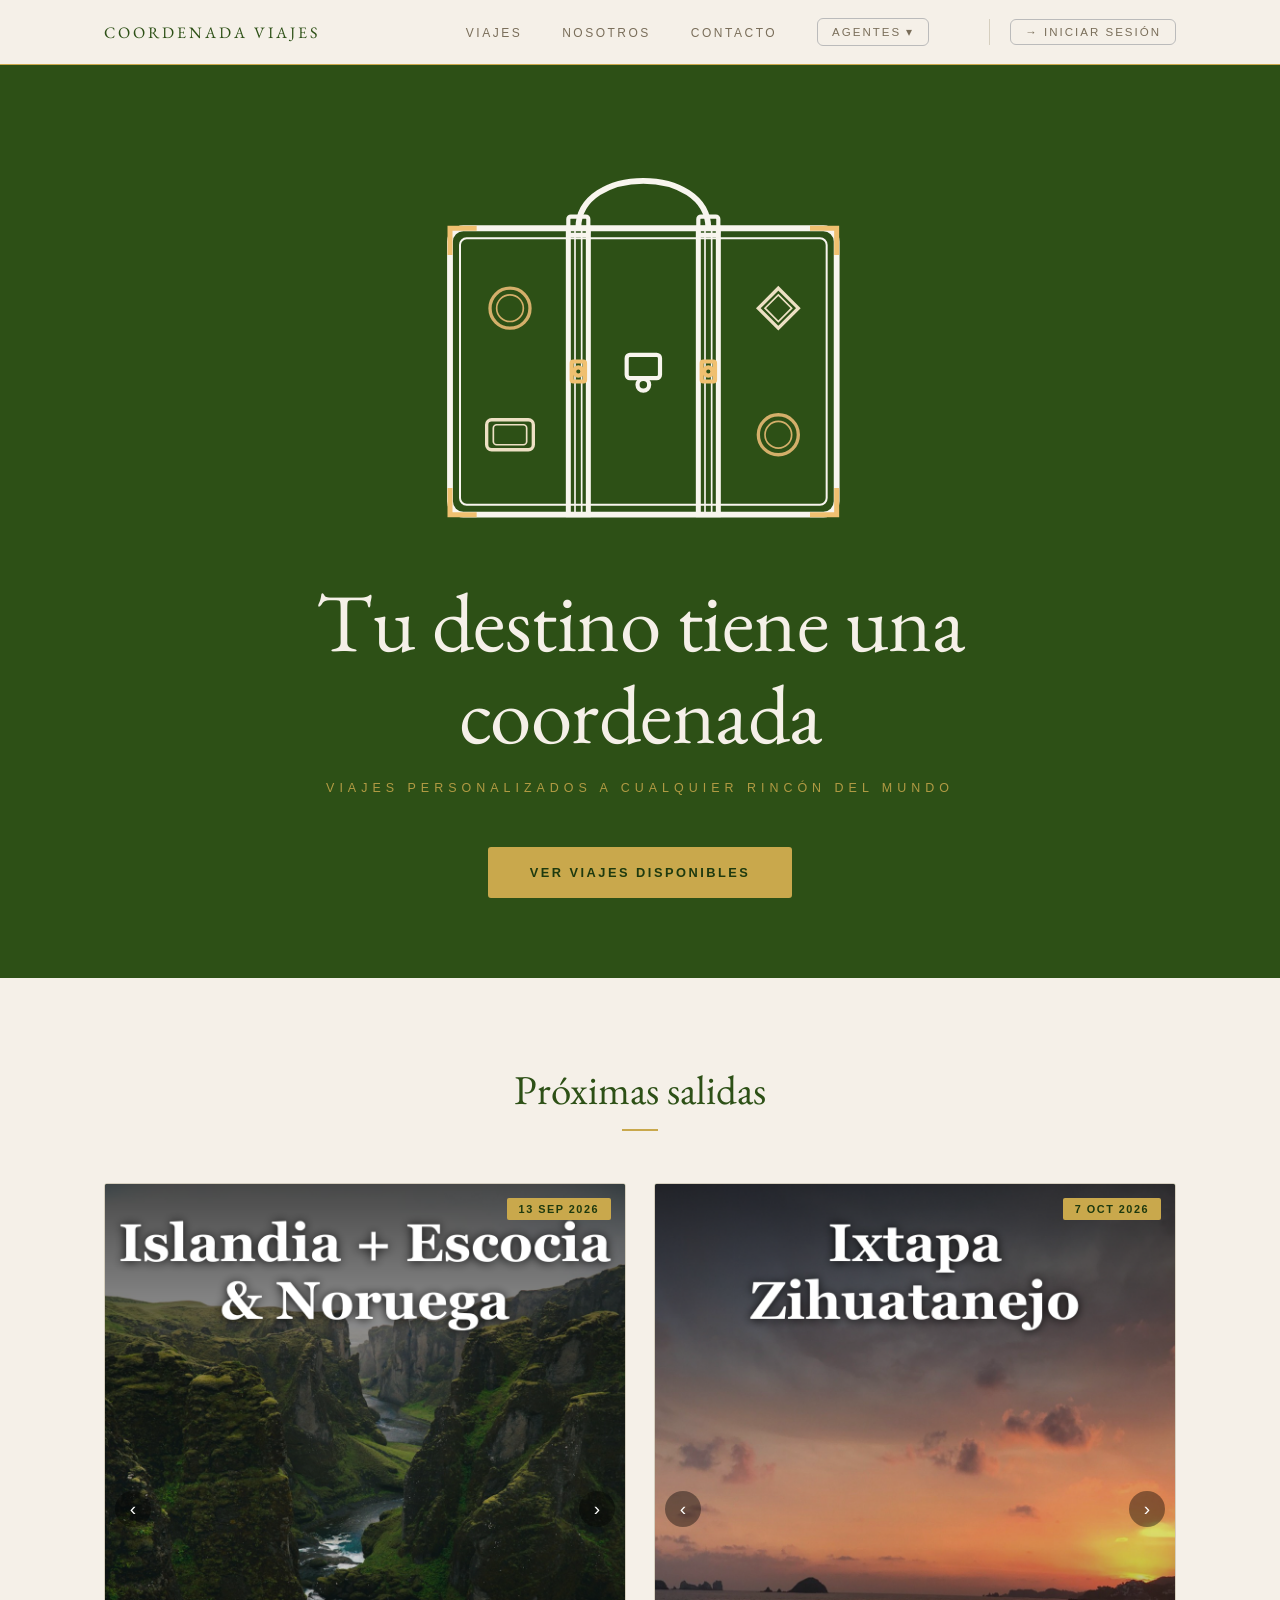
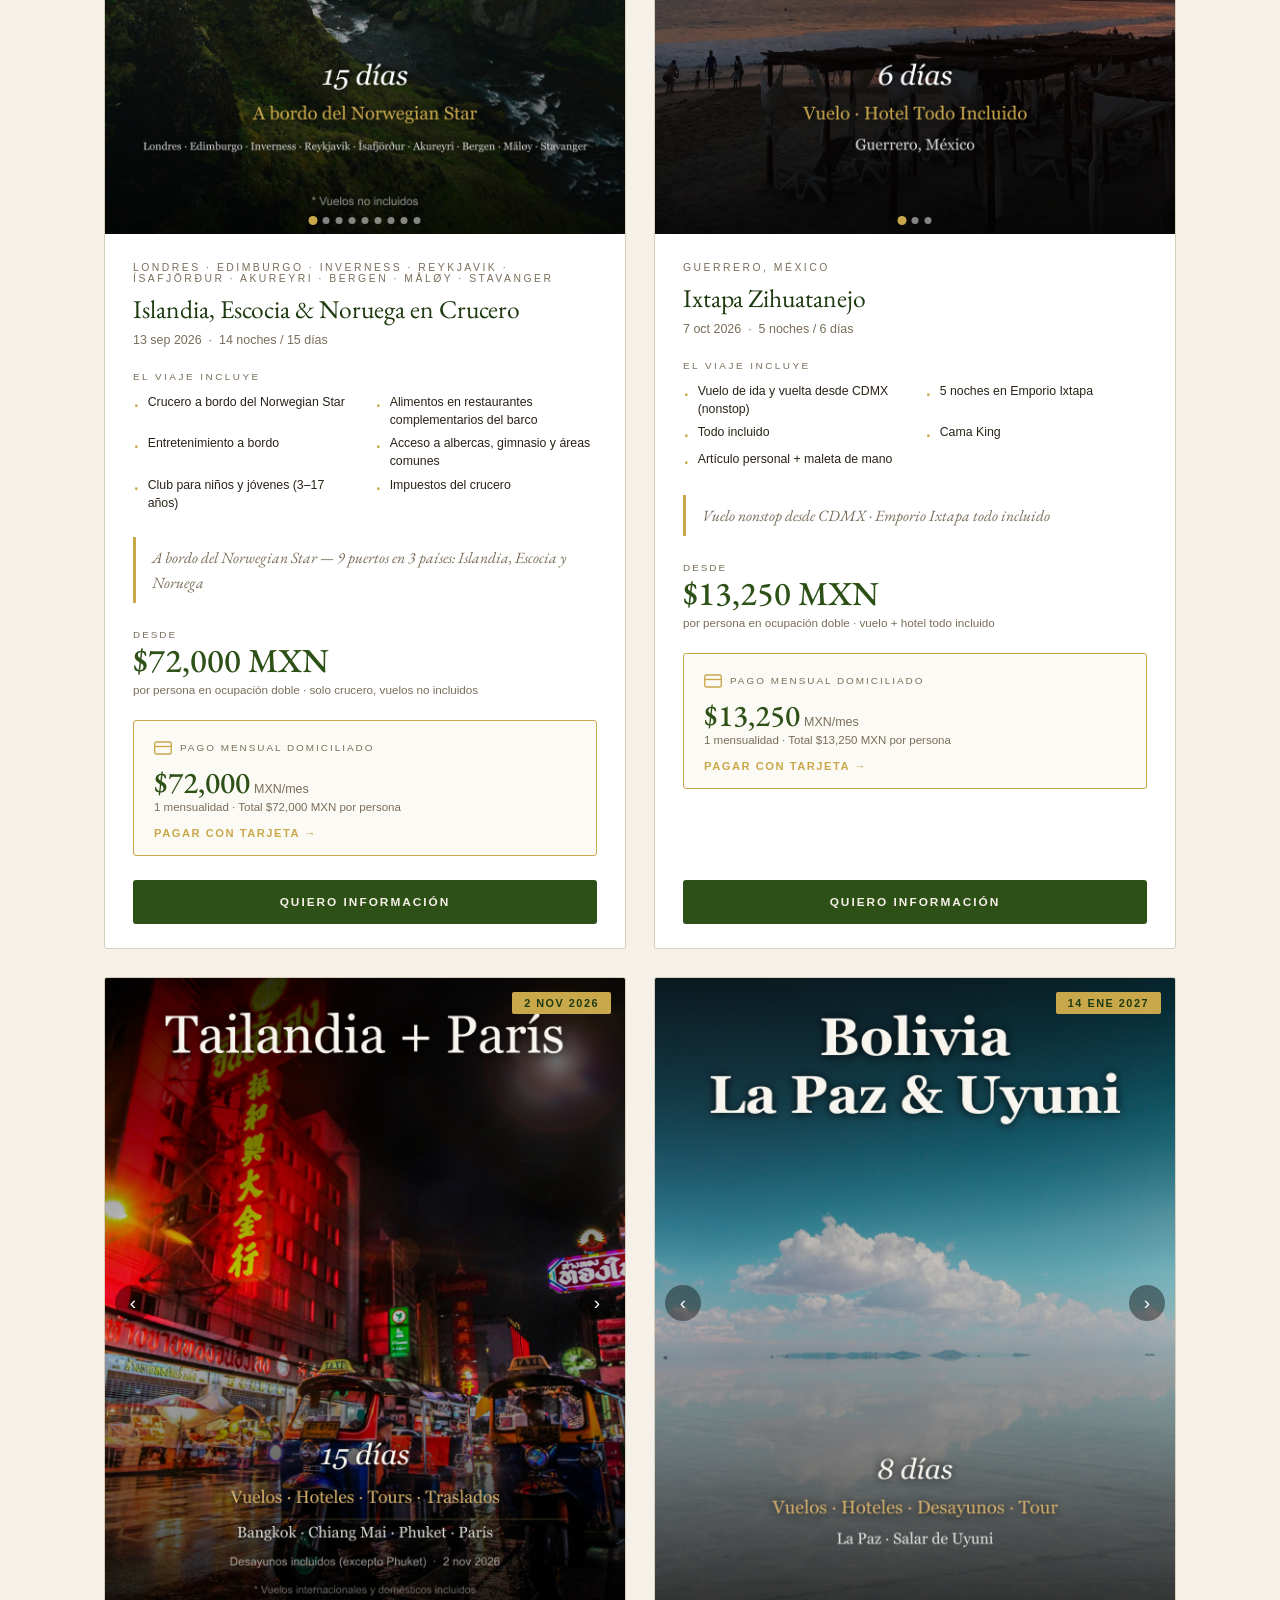
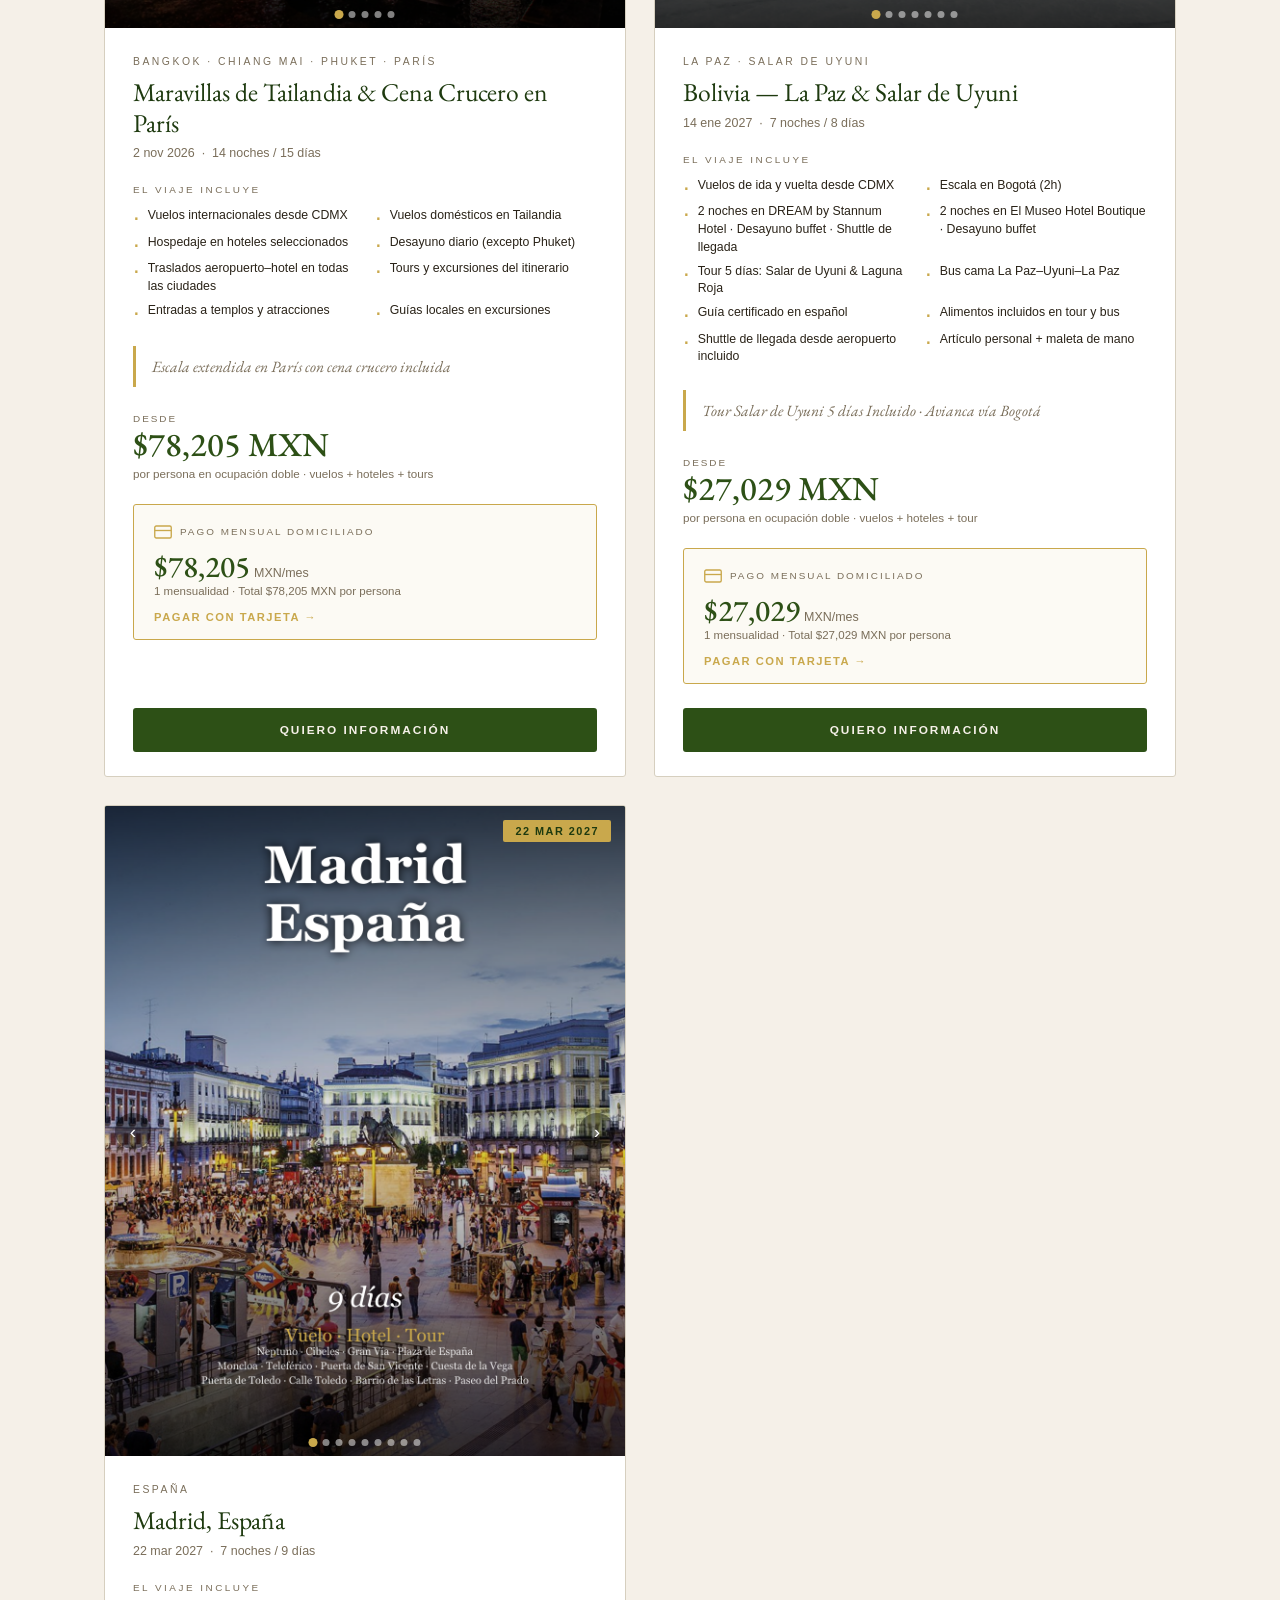
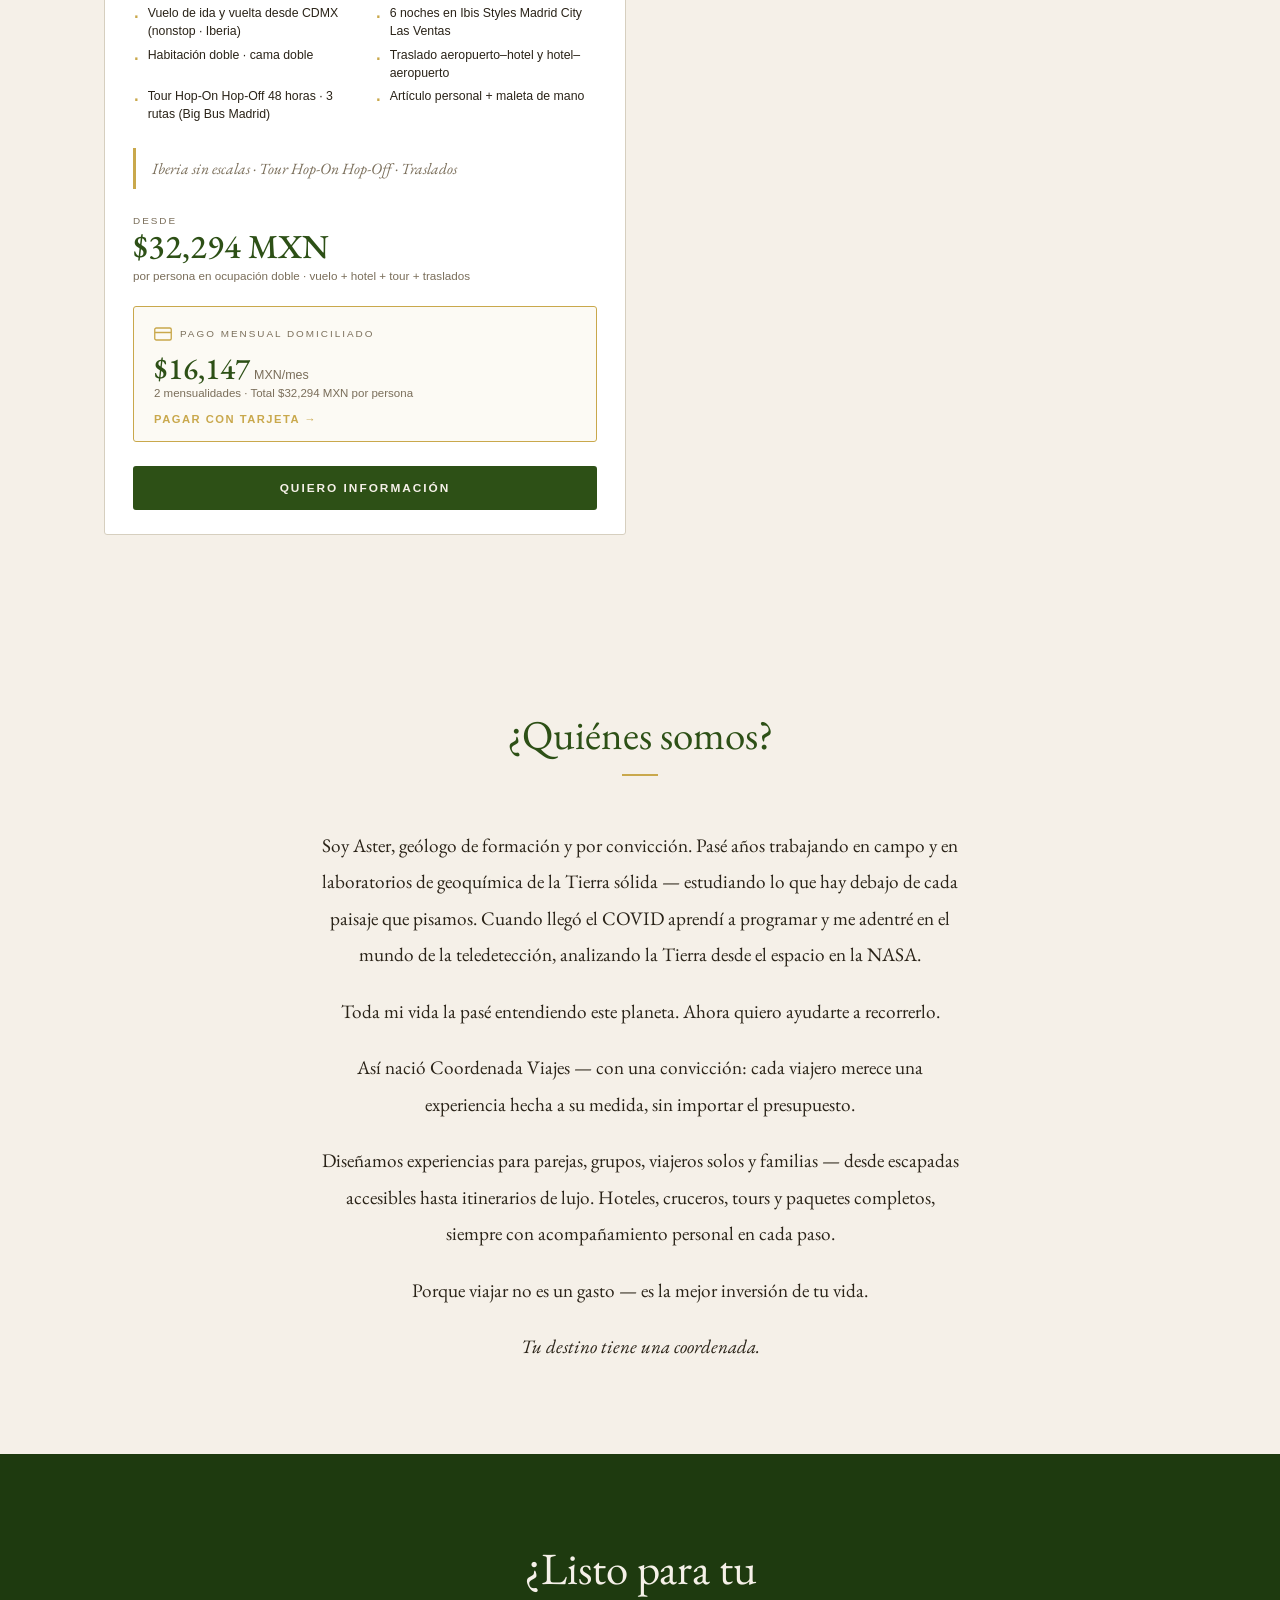
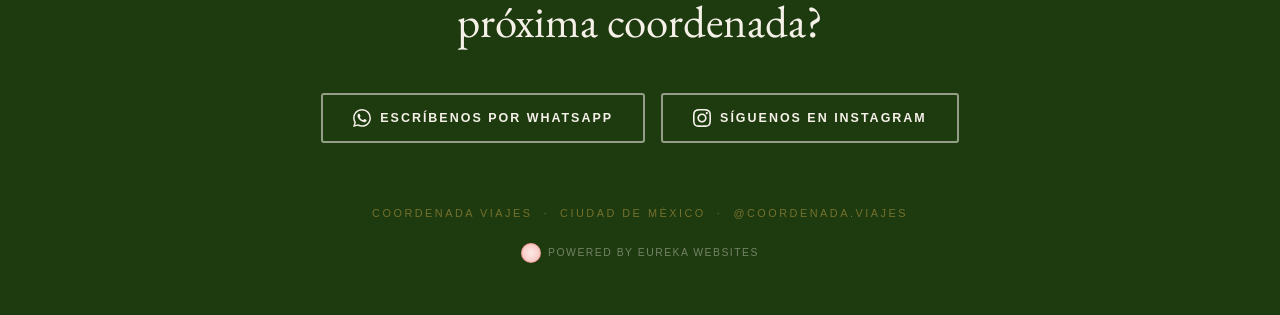
==== commit e60db15e: "Fix footer bird: add pink circle wrapper Co-Authored-By: Claude Sonnet 4.6 <noreply@anthropic.com>" ====
--- a/index.html
+++ b/index.html
@@ -182,7 +182,7 @@
         Coordenada Viajes &nbsp;·&nbsp; Ciudad de México &nbsp;·&nbsp; @coordenada.viajes
       </p>
 
-      <a href="https://www.eurekawebsites.tech/" target="_blank" rel="noopener noreferrer" class="footer-powered"><img src="https://raw.githubusercontent.com/eurekawebsites/eureka-website/main/eureka-bird-1.svg" alt="" style="width:16px;height:16px;vertical-align:middle;margin-right:6px;opacity:0.7;" />POWERED BY EUREKA WEBSITES</a>
+      <a href="https://www.eurekawebsites.tech/" target="_blank" rel="noopener noreferrer" class="footer-powered"><span style="display:inline-flex;align-items:center;justify-content:center;width:20px;height:20px;border-radius:50%;background:radial-gradient(circle,#fde8e4 0%,#f8cfc9 60%,#f0b8b0 100%);border:1px solid rgba(240,96,100,0.4);margin-right:7px;vertical-align:middle;flex-shrink:0;"><img src="https://raw.githubusercontent.com/eurekawebsites/eureka-website/main/eureka-bird-1.svg" alt="" style="width:13px;height:13px;display:block;" /></span>POWERED BY EUREKA WEBSITES</a>
 
     </div>
   </footer>
